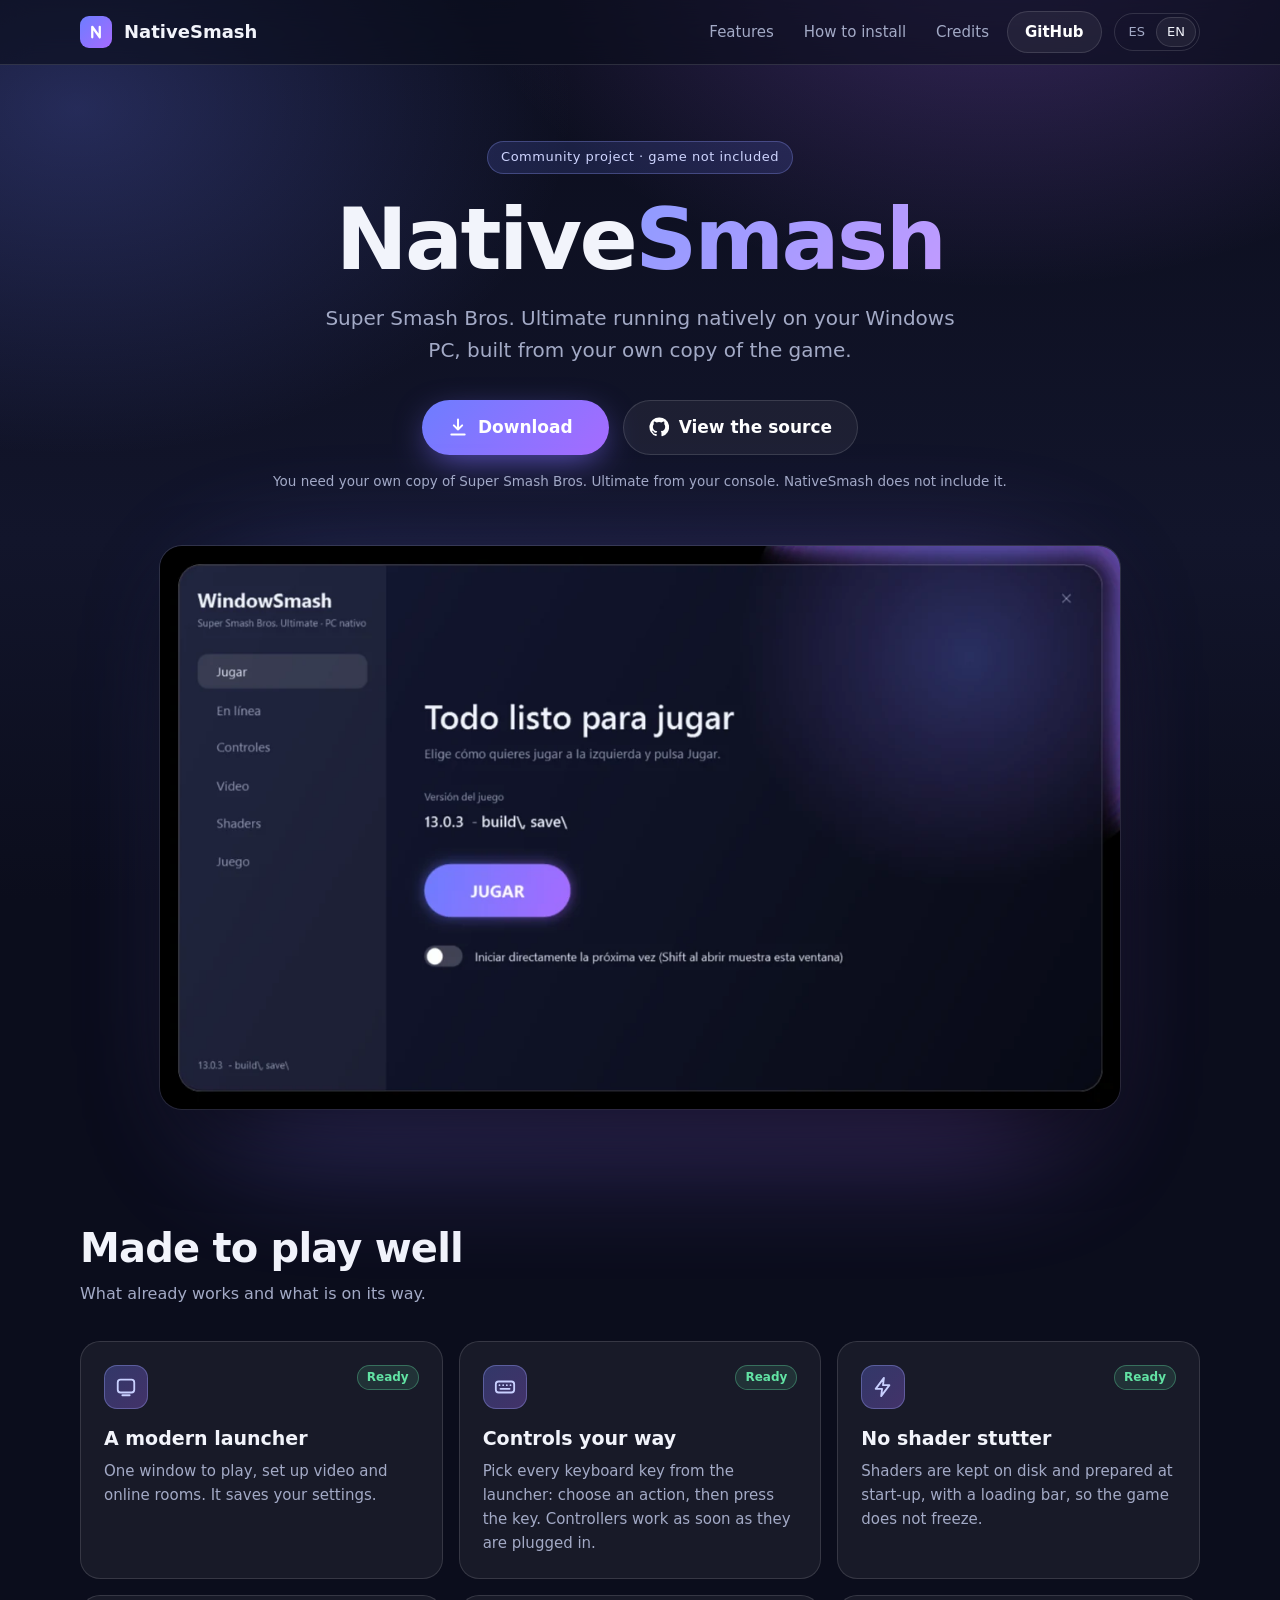
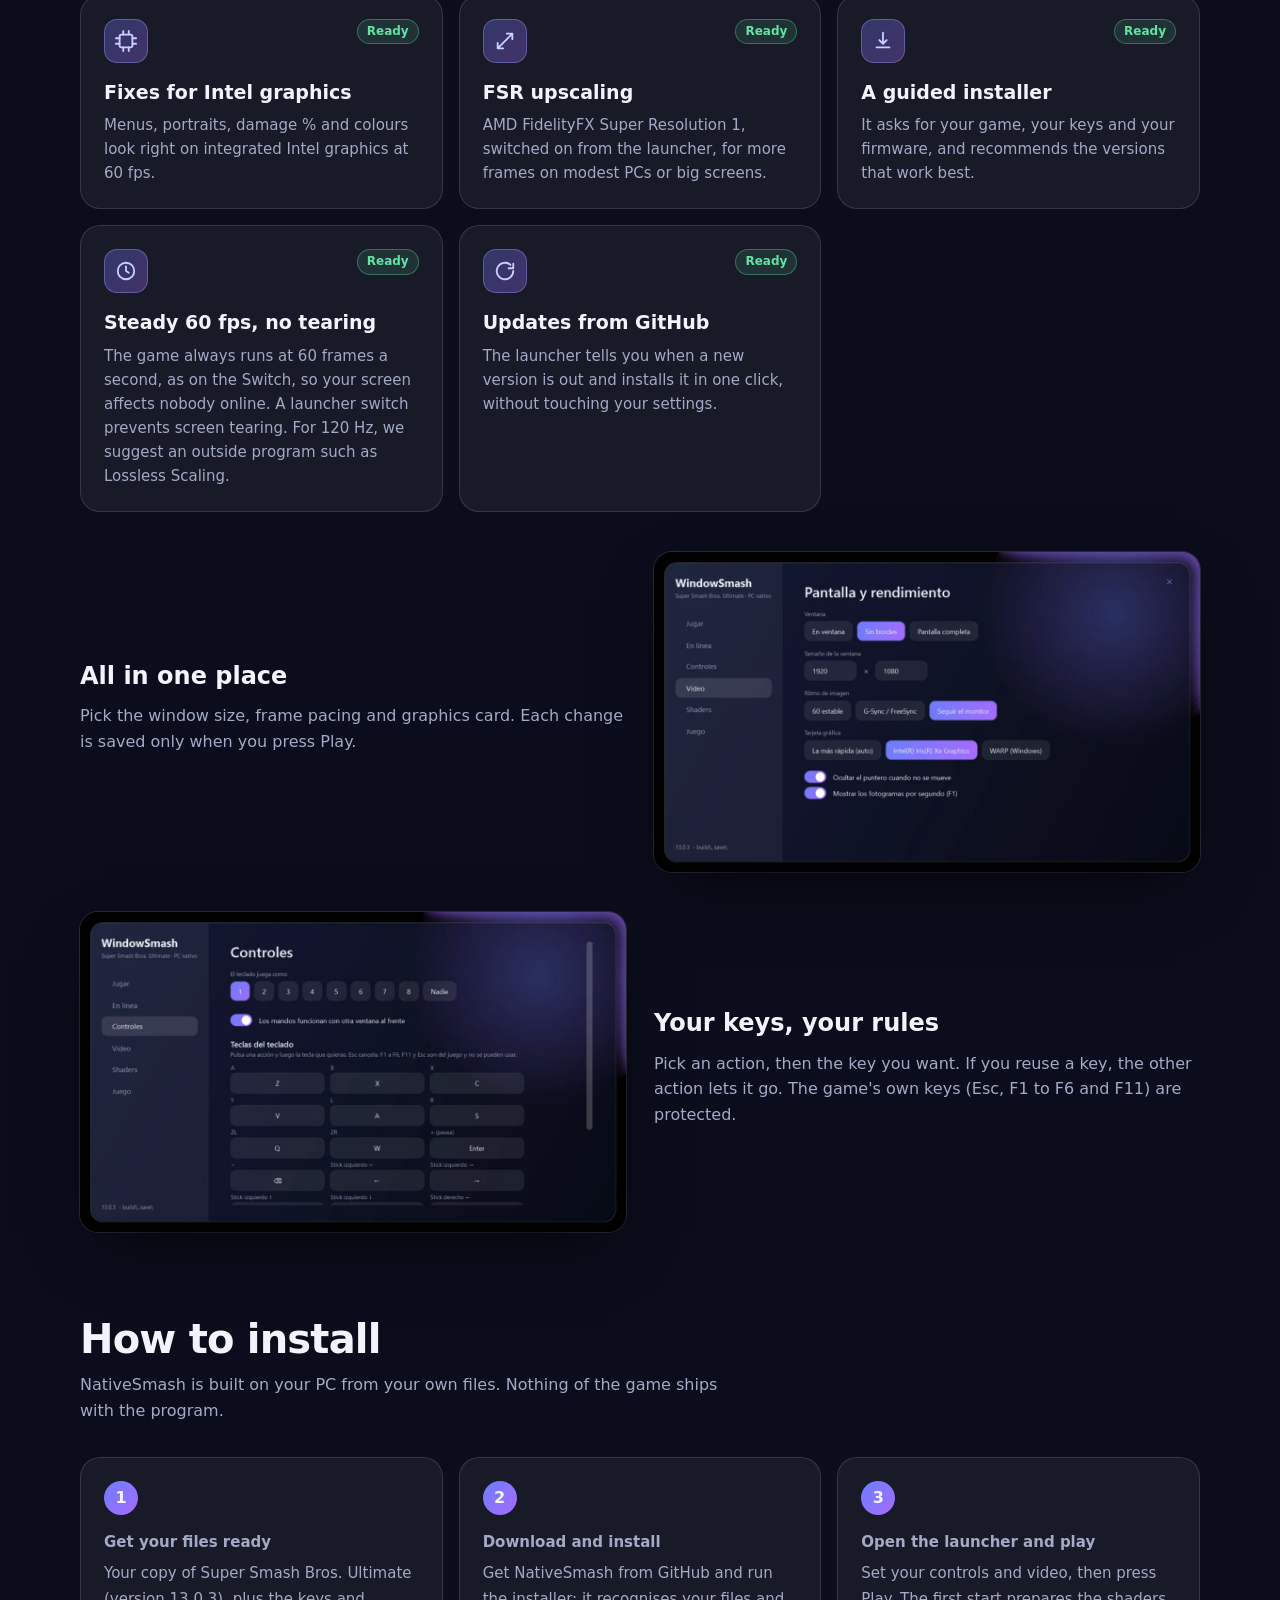
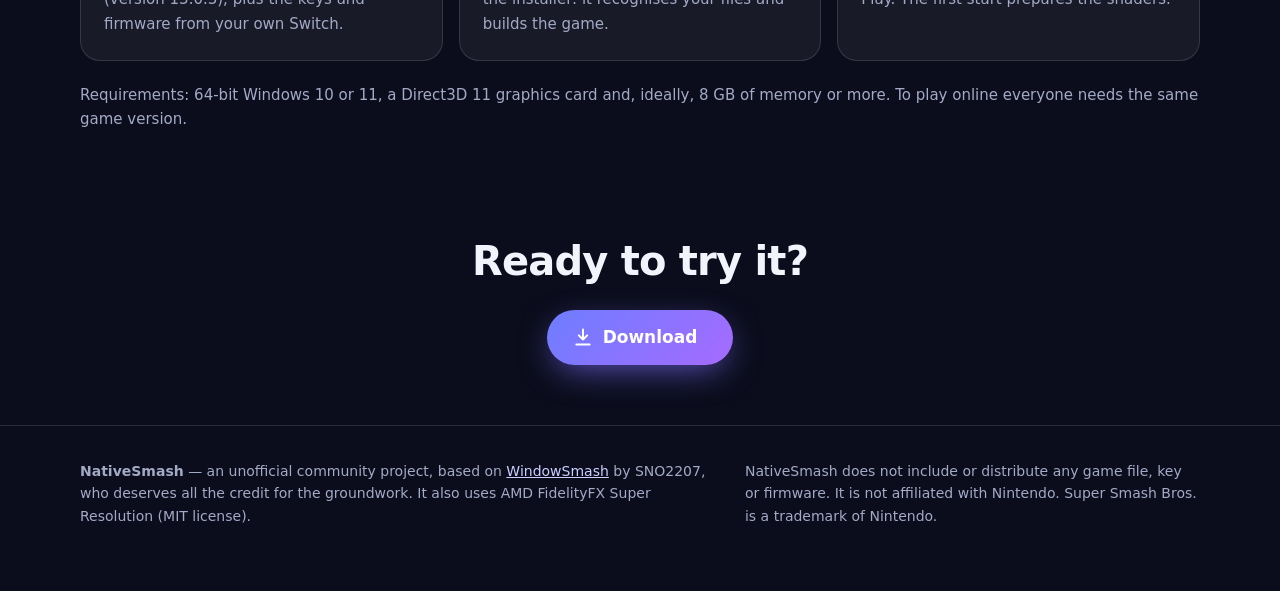
==== site/index.html @ eece47cc "Site: the download buttons fetch the newest release's zip directly Co-Authored-By: Claude Sonnet 5.5" ====
<!doctype html>
<html lang="es">
<head>
<meta charset="utf-8">
<meta name="viewport" content="width=device-width, initial-scale=1">
<title>NativeSmash</title>
<meta name="description" content="NativeSmash: Super Smash Bros. Ultimate nativo en PC, con tu propia copia del juego. Launcher moderno, controles configurables y escalado FSR.">
<meta name="theme-color" content="#0b0d1c">
<link rel="icon" href="data:image/svg+xml,%3Csvg xmlns='http://www.w3.org/2000/svg' viewBox='0 0 64 64'%3E%3Cdefs%3E%3ClinearGradient id='g' x1='0' y1='0' x2='1' y2='1'%3E%3Cstop offset='0' stop-color='%236d7dff'/%3E%3Cstop offset='1' stop-color='%23a66bff'/%3E%3C/linearGradient%3E%3C/defs%3E%3Crect width='64' height='64' rx='16' fill='url(%23g)'/%3E%3Cpath d='M20 46V18l24 28V18' fill='none' stroke='white' stroke-width='7' stroke-linecap='round' stroke-linejoin='round'/%3E%3C/svg%3E">
<style>
  :root {
    --bg: #0b0d1c;
    --bg2: #12152b;
    --ink: #f2f4fb;
    --muted: #a3aac6;
    --edge: rgba(255,255,255,.13);
    --veil: rgba(255,255,255,.055);
    --a: #6d7dff;
    --b: #a66bff;
    --ok: #62e3a4;
    --soon: #ffc56b;
  }
  * { box-sizing: border-box; }
  html { scroll-behavior: smooth; }
  body {
    margin: 0; color: var(--ink); background: var(--bg); overflow-x: hidden;
    font: 16px/1.6 "Segoe UI Variable", "Segoe UI", system-ui, -apple-system, Roboto, sans-serif;
    -webkit-font-smoothing: antialiased;
  }
  body::before {
    content: ""; position: fixed; inset: 0; z-index: -1; pointer-events: none;
    background:
      radial-gradient(900px 600px at 78% -8%, rgba(166,107,255,.30), transparent 60%),
      radial-gradient(800px 560px at 6% 12%, rgba(109,125,255,.26), transparent 62%),
      linear-gradient(180deg, var(--bg), var(--bg2) 60%, var(--bg));
  }
  a { color: inherit; }
  a:focus-visible, button:focus-visible { outline: 3px solid #a9b4ff; outline-offset: 3px; border-radius: 10px; }
  .wrap { width: min(1120px, 100% - 40px); margin-inline: auto; }

  /* top bar */
  header { position: sticky; top: 0; z-index: 10; backdrop-filter: blur(14px); background: rgba(11,13,28,.62); border-bottom: 1px solid var(--edge); }
  .bar { display: flex; align-items: center; justify-content: space-between; height: 64px; gap: 16px; }
  .brand { display: flex; align-items: center; gap: 12px; font-weight: 700; font-size: 18px; text-decoration: none; }
  .logo { width: 32px; height: 32px; border-radius: 9px; background: linear-gradient(135deg, var(--a), var(--b)); display: grid; place-items: center; }
  .logo svg { width: 18px; height: 18px; }
  nav { display: flex; align-items: center; gap: 6px; }
  nav a.link { text-decoration: none; color: var(--muted); padding: 8px 12px; border-radius: 10px; font-size: 15px; }
  nav a.link:hover { color: var(--ink); background: var(--veil); }
  .lang { display: inline-flex; border: 1px solid var(--edge); border-radius: 999px; padding: 3px; margin-left: 6px; }
  .lang button { all: unset; cursor: pointer; padding: 5px 11px; border-radius: 999px; font-size: 13px; color: var(--muted); }
  .lang button[aria-pressed="true"] { background: var(--veil); color: var(--ink); box-shadow: inset 0 0 0 1px var(--edge); }

  /* buttons */
  .btn {
    display: inline-flex; align-items: center; gap: 10px; text-decoration: none; cursor: pointer;
    padding: 14px 26px; border-radius: 999px; font-weight: 700; font-size: 17px; border: 0; color: white;
    background: linear-gradient(135deg, var(--a), var(--b)); box-shadow: 0 10px 34px -8px rgba(125,110,255,.75);
    transition: transform .18s ease, box-shadow .18s ease;
  }
  .btn:hover { transform: translateY(-2px); box-shadow: 0 16px 40px -8px rgba(125,110,255,.9); }
  .btn svg { width: 20px; height: 20px; }
  .btn.soft { background: var(--veil); box-shadow: inset 0 0 0 1px var(--edge); font-weight: 600; }
  .btn.soft:hover { background: rgba(255,255,255,.1); box-shadow: inset 0 0 0 1px var(--edge); }

  /* hero */
  .hero { padding: 76px 0 40px; text-align: center; }
  .pill { display: inline-block; font-size: 13px; letter-spacing: .04em; color: #cfd5ff; padding: 6px 14px; border-radius: 999px; background: rgba(109,125,255,.16); box-shadow: inset 0 0 0 1px rgba(150,160,255,.3); }
  h1 { font-size: clamp(34px, 11.5vw, 86px); line-height: 1.02; margin: 22px 0 18px; letter-spacing: -.03em; font-weight: 800; }
  h1 span { background: linear-gradient(135deg, #8d9bff, #c39bff); -webkit-background-clip: text; background-clip: text; color: transparent; }
  .lead { max-width: 640px; margin: 0 auto; color: var(--muted); font-size: clamp(17px, 2.4vw, 20px); }
  .cta { display: flex; flex-wrap: wrap; justify-content: center; gap: 14px; margin-top: 34px; }
  .note { margin-top: 16px; font-size: 13.5px; color: var(--muted); }
  .shot { position: relative; margin: 54px auto 0; max-width: 960px; }
  .shot::before { content: ""; position: absolute; inset: 8% 6% -4%; background: linear-gradient(135deg, var(--a), var(--b)); filter: blur(70px); opacity: .45; z-index: 0; border-radius: 40px; }
  .shot img { position: relative; z-index: 1; width: 100%; height: auto; border-radius: 22px; box-shadow: 0 30px 80px -20px rgba(0,0,0,.7), 0 0 0 1px var(--edge); display: block; }

  section { padding: 76px 0 8px; }
  h2 { font-size: clamp(28px, 4.4vw, 40px); letter-spacing: -.02em; margin: 0 0 10px; line-height: 1.15; }
  .sub { color: var(--muted); max-width: 640px; margin: 0 0 34px; }

  .grid { display: grid; grid-template-columns: repeat(auto-fit, minmax(min(100%, 290px), 1fr)); gap: 16px; }
  .card { background: var(--veil); border-radius: 20px; padding: 24px; box-shadow: inset 0 0 0 1px var(--edge); }
  .card h3 { margin: 14px 0 6px; font-size: 19px; }
  .card p { margin: 0; color: var(--muted); font-size: 15px; }
  .ico { width: 44px; height: 44px; border-radius: 13px; display: grid; place-items: center; background: linear-gradient(135deg, rgba(109,125,255,.3), rgba(166,107,255,.3)); box-shadow: inset 0 0 0 1px rgba(160,170,255,.35); }
  .ico svg { width: 22px; height: 22px; }
  .tag { float: right; font-size: 12px; padding: 3px 10px; border-radius: 999px; font-weight: 600; }
  .tag.ok { color: var(--ok); background: rgba(98,227,164,.12); box-shadow: inset 0 0 0 1px rgba(98,227,164,.35); }
  .tag.soon { color: var(--soon); background: rgba(255,197,107,.12); box-shadow: inset 0 0 0 1px rgba(255,197,107,.35); }

  .two { display: grid; grid-template-columns: 1fr 1fr; gap: 28px; align-items: center; margin-top: 40px; }
  .two img { width: 100%; height: auto; border-radius: 18px; box-shadow: 0 24px 60px -18px rgba(0,0,0,.7), 0 0 0 1px var(--edge); display: block; }
  .two h3 { font-size: 24px; margin: 0 0 8px; }
  .two p { color: var(--muted); margin: 0 0 12px; }
  .two.flip > :first-child { order: 2; }

  .steps { counter-reset: s; display: grid; grid-template-columns: repeat(auto-fit, minmax(min(100%, 250px), 1fr)); gap: 16px; padding: 0; list-style: none; margin: 0; }
  .steps li { counter-increment: s; background: var(--veil); border-radius: 20px; padding: 24px 24px 24px 24px; box-shadow: inset 0 0 0 1px var(--edge); position: relative; }
  .steps li::before { content: counter(s); display: grid; place-items: center; width: 34px; height: 34px; border-radius: 50%; font-weight: 800; background: linear-gradient(135deg, var(--a), var(--b)); margin-bottom: 12px; }
  .steps b { display: block; font-size: 18px; margin-bottom: 4px; }
  .steps span { color: var(--muted); font-size: 15px; }
  .req { margin-top: 22px; color: var(--muted); font-size: 15px; }
  .req code { background: var(--veil); padding: 2px 8px; border-radius: 8px; color: var(--ink); }

  .final { text-align: center; padding: 84px 0 60px; }
  .final .cta { margin-top: 26px; }

  footer { border-top: 1px solid var(--edge); padding: 34px 0 54px; color: var(--muted); font-size: 14px; }
  footer .cols { display: grid; grid-template-columns: 1.4fr 1fr; gap: 28px; }
  footer p { margin: 0 0 10px; }
  footer a { color: #c9d0ff; }

  [data-l]:not([data-l="es"]) { display: none; }
  html[lang="en"] [data-l="es"] { display: none; }
  html[lang="en"] [data-l="en"] { display: revert; }

  @media (max-width: 820px) {
    .two, footer .cols { grid-template-columns: 1fr; }
    .two.flip > :first-child { order: 0; }
    nav a.link, nav .btn.soft { display: none; }
    .bar { gap: 8px; }
    .brand { font-size: 16px; gap: 9px; }
    .lang { margin-left: 0; }
    .lang button { padding: 5px 9px; }
    .hero { padding-top: 48px; }
    .btn { padding: 13px 22px; font-size: 16px; }
    .cta .btn { justify-content: center; }
  }
  @media (prefers-reduced-motion: reduce) { * { transition: none !important; scroll-behavior: auto !important; } }
</style>
</head>
<body>

<header>
  <div class="wrap bar">
    <a class="brand" href="#top"><span class="logo"><svg viewBox="0 0 24 24" fill="none" stroke="white" stroke-width="3" stroke-linecap="round" stroke-linejoin="round"><path d="M7 19V5l10 14V5"/></svg></span>NativeSmash</a>
    <nav>
      <a class="link" href="#funciones"><span data-l="es">Funciones</span><span data-l="en">Features</span></a>
      <a class="link" href="#instalar"><span data-l="es">Cómo se instala</span><span data-l="en">How to install</span></a>
      <a class="link" href="#creditos"><span data-l="es">Créditos</span><span data-l="en">Credits</span></a>
      <a class="btn soft" style="padding:9px 18px;font-size:15px" href="https://github.com/gomeztorressandygabriel-cloud/NativeSmash" rel="noopener">GitHub</a>
      <div class="lang" role="group" aria-label="Idioma / Language">
        <button type="button" data-set="es" aria-pressed="true">ES</button>
        <button type="button" data-set="en" aria-pressed="false">EN</button>
      </div>
    </nav>
  </div>
</header>

<main id="top">
  <div class="wrap hero">
    <span class="pill"><span data-l="es">Proyecto de la comunidad · sin el juego incluido</span><span data-l="en">Community project · game not included</span></span>
    <h1>Native<span>Smash</span></h1>
    <p class="lead">
      <span data-l="es">Super Smash Bros. Ultimate funcionando de forma nativa en tu PC con Windows, construido a partir de tu propia copia del juego.</span>
      <span data-l="en">Super Smash Bros. Ultimate running natively on your Windows PC, built from your own copy of the game.</span>
    </p>
    <div class="cta">
      <a class="btn dl" href="https://github.com/gomeztorressandygabriel-cloud/NativeSmash/releases/latest" rel="noopener">
        <svg viewBox="0 0 24 24" fill="none" stroke="currentColor" stroke-width="2.4" stroke-linecap="round" stroke-linejoin="round" aria-hidden="true"><path d="M12 3v12m0 0 5-5m-5 5-5-5M4 21h16"/></svg>
        <span data-l="es">Descargar</span><span data-l="en">Download</span><span class="dlv"></span>
      </a>
      <a class="btn soft" href="https://github.com/gomeztorressandygabriel-cloud/NativeSmash" rel="noopener">
        <svg viewBox="0 0 24 24" fill="currentColor" aria-hidden="true"><path d="M12 .5a11.5 11.5 0 0 0-3.64 22.41c.58.1.79-.25.79-.56v-2c-3.2.7-3.88-1.37-3.88-1.37-.52-1.33-1.28-1.69-1.28-1.69-1.04-.71.08-.7.08-.7 1.15.08 1.76 1.19 1.76 1.19 1.03 1.76 2.69 1.25 3.35.96.1-.75.4-1.25.73-1.54-2.55-.29-5.24-1.28-5.24-5.69 0-1.26.45-2.29 1.19-3.1-.12-.29-.52-1.46.11-3.05 0 0 .97-.31 3.18 1.18a11 11 0 0 1 5.78 0c2.2-1.49 3.17-1.18 3.17-1.18.63 1.59.23 2.76.12 3.05.74.81 1.19 1.84 1.19 3.1 0 4.42-2.69 5.39-5.25 5.68.41.36.78 1.06.78 2.14v3.17c0 .31.21.67.8.56A11.5 11.5 0 0 0 12 .5Z"/></svg>
        <span data-l="es">Ver el código</span><span data-l="en">View the source</span>
      </a>
    </div>
    <p class="note"><span data-l="es">Necesitas tu propia copia de Super Smash Bros. Ultimate, de tu consola. NativeSmash no la incluye.</span><span data-l="en">You need your own copy of Super Smash Bros. Ultimate from your console. NativeSmash does not include it.</span></p>
    <div class="shot"><img src="img/launcher-play.webp" width="1160" height="680" alt="El launcher de NativeSmash, en la página Jugar"></div>
  </div>

  <section id="funciones"><div class="wrap">
    <h2><span data-l="es">Hecho para jugar bien</span><span data-l="en">Made to play well</span></h2>
    <p class="sub"><span data-l="es">Lo que ya funciona y lo que viene en camino.</span><span data-l="en">What already works and what is on its way.</span></p>
    <div class="grid">
      <article class="card"><span class="tag ok"><span data-l="es">Listo</span><span data-l="en">Ready</span></span>
        <div class="ico"><svg viewBox="0 0 24 24" fill="none" stroke="#c9d0ff" stroke-width="2" stroke-linecap="round" stroke-linejoin="round"><rect x="3" y="4" width="18" height="14" rx="3"/><path d="M8 21h8"/></svg></div>
        <h3><span data-l="es">Un launcher moderno</span><span data-l="en">A modern launcher</span></h3>
        <p><span data-l="es">Una sola ventana para jugar, ajustar el video y las salas en línea. Guarda tu configuración.</span><span data-l="en">One window to play, set up video and online rooms. It saves your settings.</span></p></article>
      <article class="card"><span class="tag ok"><span data-l="es">Listo</span><span data-l="en">Ready</span></span>
        <div class="ico"><svg viewBox="0 0 24 24" fill="none" stroke="#c9d0ff" stroke-width="2" stroke-linecap="round" stroke-linejoin="round"><rect x="2" y="6" width="20" height="12" rx="3"/><path d="M6 10h.01M10 10h.01M14 10h.01M18 10h.01M7 14h10"/></svg></div>
        <h3><span data-l="es">Controles a tu gusto</span><span data-l="en">Controls your way</span></h3>
        <p><span data-l="es">Elige cada tecla del teclado desde el launcher: pulsa una acción y luego la tecla. Los mandos funcionan al conectarlos.</span><span data-l="en">Pick every keyboard key from the launcher: choose an action, then press the key. Controllers work as soon as they are plugged in.</span></p></article>
      <article class="card"><span class="tag ok"><span data-l="es">Listo</span><span data-l="en">Ready</span></span>
        <div class="ico"><svg viewBox="0 0 24 24" fill="none" stroke="#c9d0ff" stroke-width="2" stroke-linecap="round" stroke-linejoin="round"><path d="M13 2 4 14h7l-1 8 9-12h-7z"/></svg></div>
        <h3><span data-l="es">Sin tirones por shaders</span><span data-l="en">No shader stutter</span></h3>
        <p><span data-l="es">Los shaders se guardan en disco y se preparan al arrancar, con una barra de carga, para que el juego no se congele.</span><span data-l="en">Shaders are kept on disk and prepared at start-up, with a loading bar, so the game does not freeze.</span></p></article>
      <article class="card"><span class="tag ok"><span data-l="es">Listo</span><span data-l="en">Ready</span></span>
        <div class="ico"><svg viewBox="0 0 24 24" fill="none" stroke="#c9d0ff" stroke-width="2" stroke-linecap="round" stroke-linejoin="round"><rect x="5" y="5" width="14" height="14" rx="2"/><path d="M9 1v4M15 1v4M9 19v4M15 19v4M1 9h4M1 15h4M19 9h4M19 15h4"/></svg></div>
        <h3><span data-l="es">Arreglos para gráficas Intel</span><span data-l="en">Fixes for Intel graphics</span></h3>
        <p><span data-l="es">Menús, retratos, el % de daño y los colores se ven bien en gráficas Intel integradas a 60 fps.</span><span data-l="en">Menus, portraits, damage % and colours look right on integrated Intel graphics at 60 fps.</span></p></article>
      <article class="card"><span class="tag ok"><span data-l="es">Listo</span><span data-l="en">Ready</span></span>
        <div class="ico"><svg viewBox="0 0 24 24" fill="none" stroke="#c9d0ff" stroke-width="2" stroke-linecap="round" stroke-linejoin="round"><path d="M4 20 20 4M14 4h6v6M4 14v6h6"/></svg></div>
        <h3><span data-l="es">Escalado FSR</span><span data-l="en">FSR upscaling</span></h3>
        <p><span data-l="es">FidelityFX Super Resolution 1 de AMD, activable desde el launcher, para más fotogramas en PCs justos o pantallas grandes.</span><span data-l="en">AMD FidelityFX Super Resolution 1, switched on from the launcher, for more frames on modest PCs or big screens.</span></p></article>
      <article class="card"><span class="tag ok"><span data-l="es">Listo</span><span data-l="en">Ready</span></span>
        <div class="ico"><svg viewBox="0 0 24 24" fill="none" stroke="#c9d0ff" stroke-width="2" stroke-linecap="round" stroke-linejoin="round"><path d="M12 3v12m0 0 4-4m-4 4-4-4M5 19h14"/></svg></div>
        <h3><span data-l="es">Un instalador guiado</span><span data-l="en">A guided installer</span></h3>
        <p><span data-l="es">Te pide tu juego, tus claves y tu firmware y te recomienda las versiones que funcionan mejor.</span><span data-l="en">It asks for your game, your keys and your firmware, and recommends the versions that work best.</span></p></article>
      <article class="card"><span class="tag ok"><span data-l="es">Listo</span><span data-l="en">Ready</span></span>
        <div class="ico"><svg viewBox="0 0 24 24" fill="none" stroke="#c9d0ff" stroke-width="2" stroke-linecap="round" stroke-linejoin="round"><circle cx="12" cy="12" r="9"/><path d="M12 7v5l3 2"/></svg></div>
        <h3><span data-l="es">60 fps parejos, sin cortes</span><span data-l="en">Steady 60 fps, no tearing</span></h3>
        <p><span data-l="es">El juego va siempre a 60 fotogramas por segundo, como en la Switch, así que tu pantalla no afecta a nadie en línea. Un interruptor del launcher evita los cortes de imagen. Para 120 Hz, recomendamos un programa externo como Lossless Scaling.</span><span data-l="en">The game always runs at 60 frames a second, as on the Switch, so your screen affects nobody online. A launcher switch prevents screen tearing. For 120 Hz, we suggest an outside program such as Lossless Scaling.</span></p></article>
      <article class="card"><span class="tag ok"><span data-l="es">Listo</span><span data-l="en">Ready</span></span>
        <div class="ico"><svg viewBox="0 0 24 24" fill="none" stroke="#c9d0ff" stroke-width="2" stroke-linecap="round" stroke-linejoin="round"><path d="M21 12a9 9 0 1 1-3-6.7M21 4v5h-5"/></svg></div>
        <h3><span data-l="es">Actualizaciones desde GitHub</span><span data-l="en">Updates from GitHub</span></h3>
        <p><span data-l="es">El launcher avisa cuando hay una versión nueva y la instala con un clic, sin tocar tus ajustes.</span><span data-l="en">The launcher tells you when a new version is out and installs it in one click, without touching your settings.</span></p></article>
    </div>

    <div class="two">
      <div>
        <h3><span data-l="es">Todo en un solo lugar</span><span data-l="en">All in one place</span></h3>
        <p><span data-l="es">Elige el tamaño de la ventana, el ritmo de imagen y la tarjeta gráfica. Cada cambio se guarda solo cuando le das a Jugar.</span><span data-l="en">Pick the window size, frame pacing and graphics card. Each change is saved only when you press Play.</span></p>
      </div>
      <img src="img/launcher-video.webp" width="1160" height="680" alt="La página de video del launcher" loading="lazy">
    </div>
    <div class="two flip">
      <div>
        <h3><span data-l="es">Tus teclas, tus reglas</span><span data-l="en">Your keys, your rules</span></h3>
        <p><span data-l="es">Pulsa una acción, luego la tecla que quieras. Si repites una tecla, la otra acción la suelta. Las teclas del propio juego (Esc, F1 a F6 y F11) quedan protegidas.</span><span data-l="en">Pick an action, then the key you want. If you reuse a key, the other action lets it go. The game's own keys (Esc, F1 to F6 and F11) are protected.</span></p>
      </div>
      <img src="img/launcher-pads.webp" width="1160" height="680" alt="La página de controles del launcher" loading="lazy">
    </div>
  </div></section>

  <section id="instalar"><div class="wrap">
    <h2><span data-l="es">Cómo se instala</span><span data-l="en">How to install</span></h2>
    <p class="sub"><span data-l="es">NativeSmash se construye en tu PC con tus propios archivos. Nada del juego viaja con el programa.</span><span data-l="en">NativeSmash is built on your PC from your own files. Nothing of the game ships with the program.</span></p>
    <ol class="steps">
      <li><b><span data-l="es">Prepara tus archivos</span><span data-l="en">Get your files ready</span></b><span><span data-l="es">Tu copia de Super Smash Bros. Ultimate (versión 13.0.3), las claves y el firmware de tu propia Switch.</span><span data-l="en">Your copy of Super Smash Bros. Ultimate (version 13.0.3), plus the keys and firmware from your own Switch.</span></span></li>
      <li><b><span data-l="es">Descarga e instala</span><span data-l="en">Download and install</span></b><span><span data-l="es">Baja NativeSmash desde GitHub y ejecuta el instalador: reconoce tus archivos y construye el juego.</span><span data-l="en">Get NativeSmash from GitHub and run the installer: it recognises your files and builds the game.</span></span></li>
      <li><b><span data-l="es">Abre el launcher y juega</span><span data-l="en">Open the launcher and play</span></b><span><span data-l="es">Ajusta tus controles y el video, y pulsa Jugar. Al primer arranque se preparan los shaders.</span><span data-l="en">Set your controls and video, then press Play. The first start prepares the shaders.</span></span></li>
    </ol>
    <p class="req"><span data-l="es">Requisitos: Windows 10 u 11 de 64 bits, una tarjeta gráfica compatible con Direct3D 11 y, mejor, 8 GB de memoria o más. Para jugar en línea todos deben tener la misma versión del juego.</span><span data-l="en">Requirements: 64-bit Windows 10 or 11, a Direct3D 11 graphics card and, ideally, 8 GB of memory or more. To play online everyone needs the same game version.</span></p>
  </div></section>

  <div class="wrap final">
    <h2><span data-l="es">¿Listo para probarlo?</span><span data-l="en">Ready to try it?</span></h2>
    <div class="cta">
      <a class="btn dl" href="https://github.com/gomeztorressandygabriel-cloud/NativeSmash/releases/latest" rel="noopener">
        <svg viewBox="0 0 24 24" fill="none" stroke="currentColor" stroke-width="2.4" stroke-linecap="round" stroke-linejoin="round" aria-hidden="true"><path d="M12 3v12m0 0 5-5m-5 5-5-5M4 21h16"/></svg>
        <span data-l="es">Descargar</span><span data-l="en">Download</span><span class="dlv"></span>
      </a>
    </div>
  </div>
</main>

<footer id="creditos"><div class="wrap cols">
  <div>
    <p><strong>NativeSmash</strong> — <span data-l="es">proyecto no oficial de la comunidad, basado en</span><span data-l="en">an unofficial community project, based on</span> <a href="https://github.com/SNO2207/WindowSmash" rel="noopener">WindowSmash</a> <span data-l="es">de SNO2207, a quien va todo el crédito por el trabajo de base. También usa FidelityFX Super Resolution de AMD (licencia MIT).</span><span data-l="en">by SNO2207, who deserves all the credit for the groundwork. It also uses AMD FidelityFX Super Resolution (MIT license).</span></p>
  </div>
  <div>
    <p><span data-l="es">NativeSmash no incluye ni distribuye ningún archivo del juego, claves ni firmware. No está afiliado a Nintendo. Super Smash Bros. es una marca de Nintendo.</span><span data-l="en">NativeSmash does not include or distribute any game file, key or firmware. It is not affiliated with Nintendo. Super Smash Bros. is a trademark of Nintendo.</span></p>
  </div>
</div></footer>

<script>
  (function () {
    var buttons = document.querySelectorAll('.lang button');
    function set(l) {
      document.documentElement.lang = l;
      buttons.forEach(function (b) { b.setAttribute('aria-pressed', b.dataset.set === l ? 'true' : 'false'); });
      document.title = 'NativeSmash';
      try { localStorage.setItem('ns-lang', l); } catch (e) {}
    }
    buttons.forEach(function (b) { b.addEventListener('click', function () { set(b.dataset.set); }); });
    var saved = null;
    try { saved = localStorage.getItem('ns-lang'); } catch (e) {}
    if (saved === 'en' || saved === 'es') set(saved);
    else if (!/^es/i.test(navigator.language || 'es')) set('en');
  })();
  /* The download buttons point at the newest release's zip; if GitHub can't be asked, they open the releases page. */
  (function () {
    var repo = 'gomeztorressandygabriel-cloud/NativeSmash';
    fetch('https://api.github.com/repos/' + repo + '/releases/latest', { headers: { Accept: 'application/vnd.github+json' } })
      .then(function (r) { return r.ok ? r.json() : Promise.reject(); })
      .then(function (rel) {
        if (!rel || !rel.tag_name) return;
        var zip = 'https://github.com/' + repo + '/archive/refs/tags/' + encodeURIComponent(rel.tag_name) + '.zip';
        document.querySelectorAll('a.dl').forEach(function (a) {
          a.href = zip;
          a.setAttribute('download', '');
          var v = a.querySelector('.dlv');
          if (v) v.textContent = ' ' + rel.tag_name;
        });
      })
      .catch(function () {});
  })();
</script>
</body>
</html>
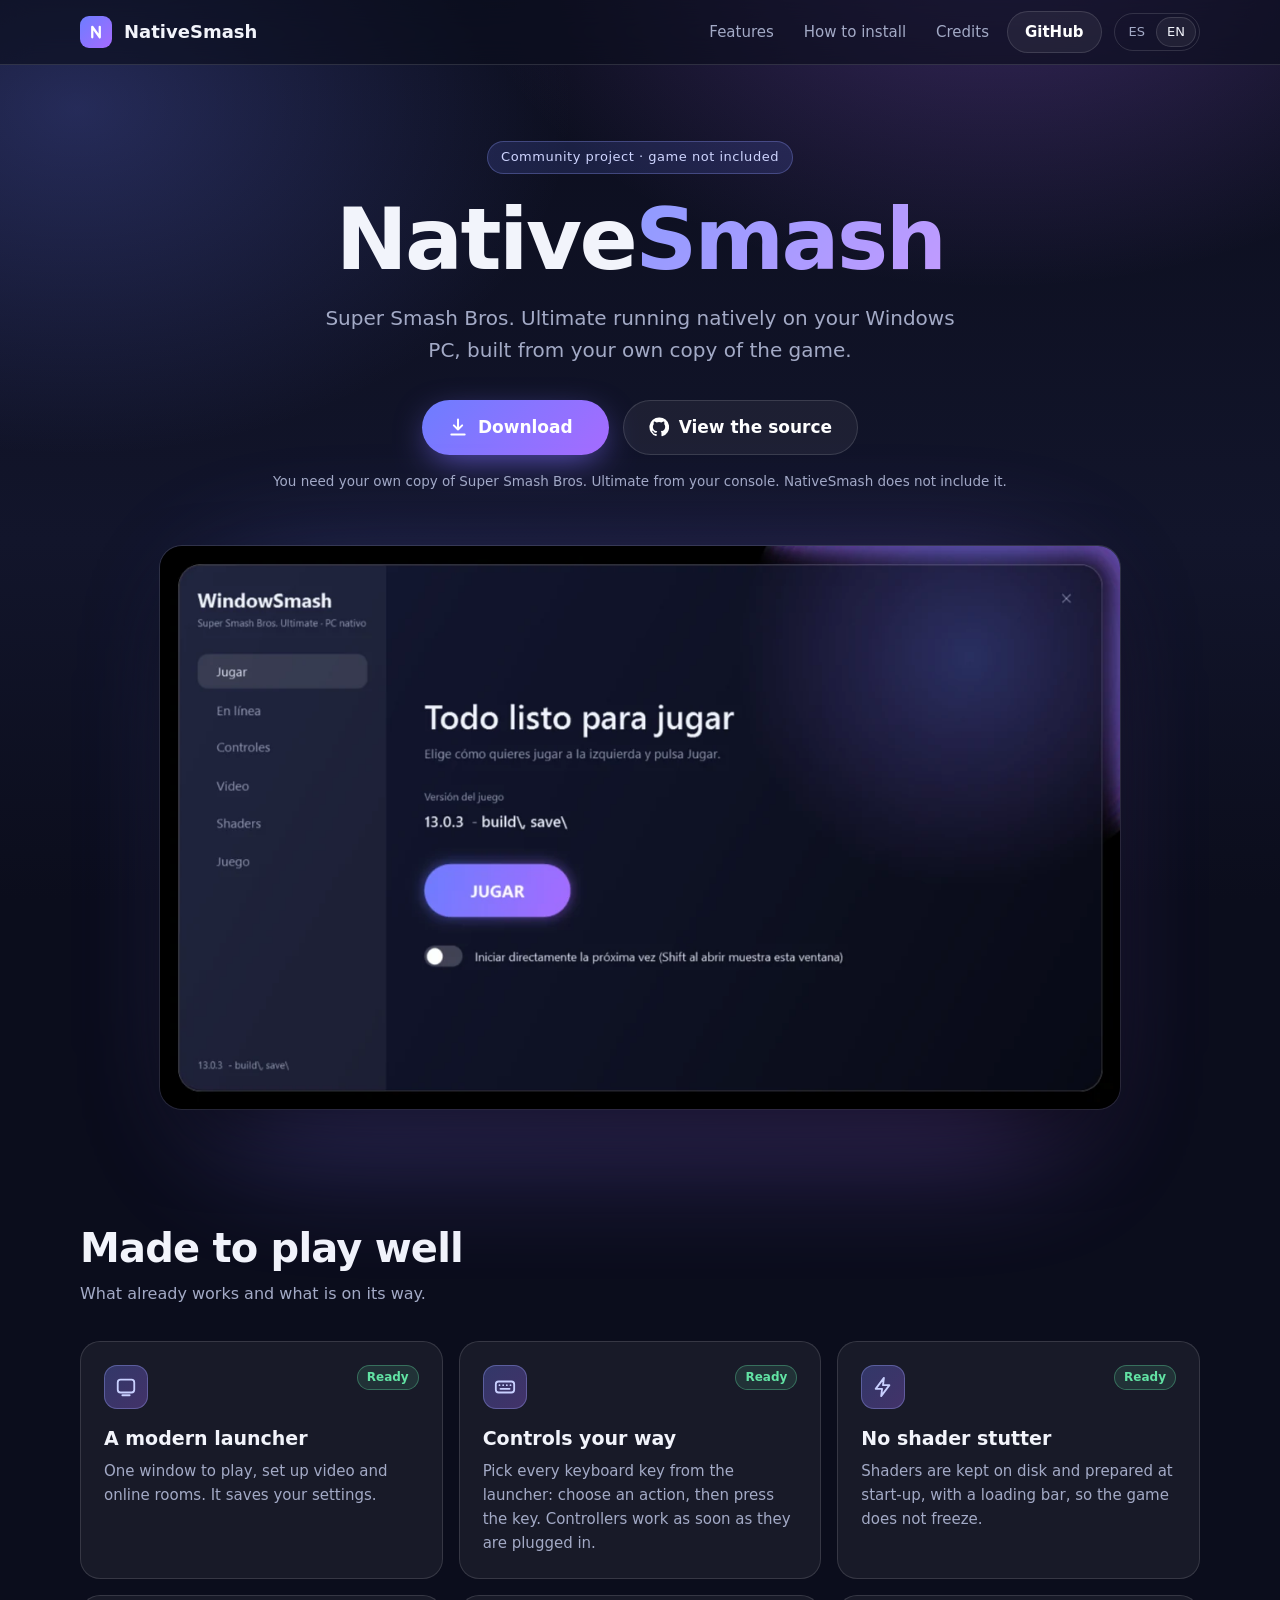
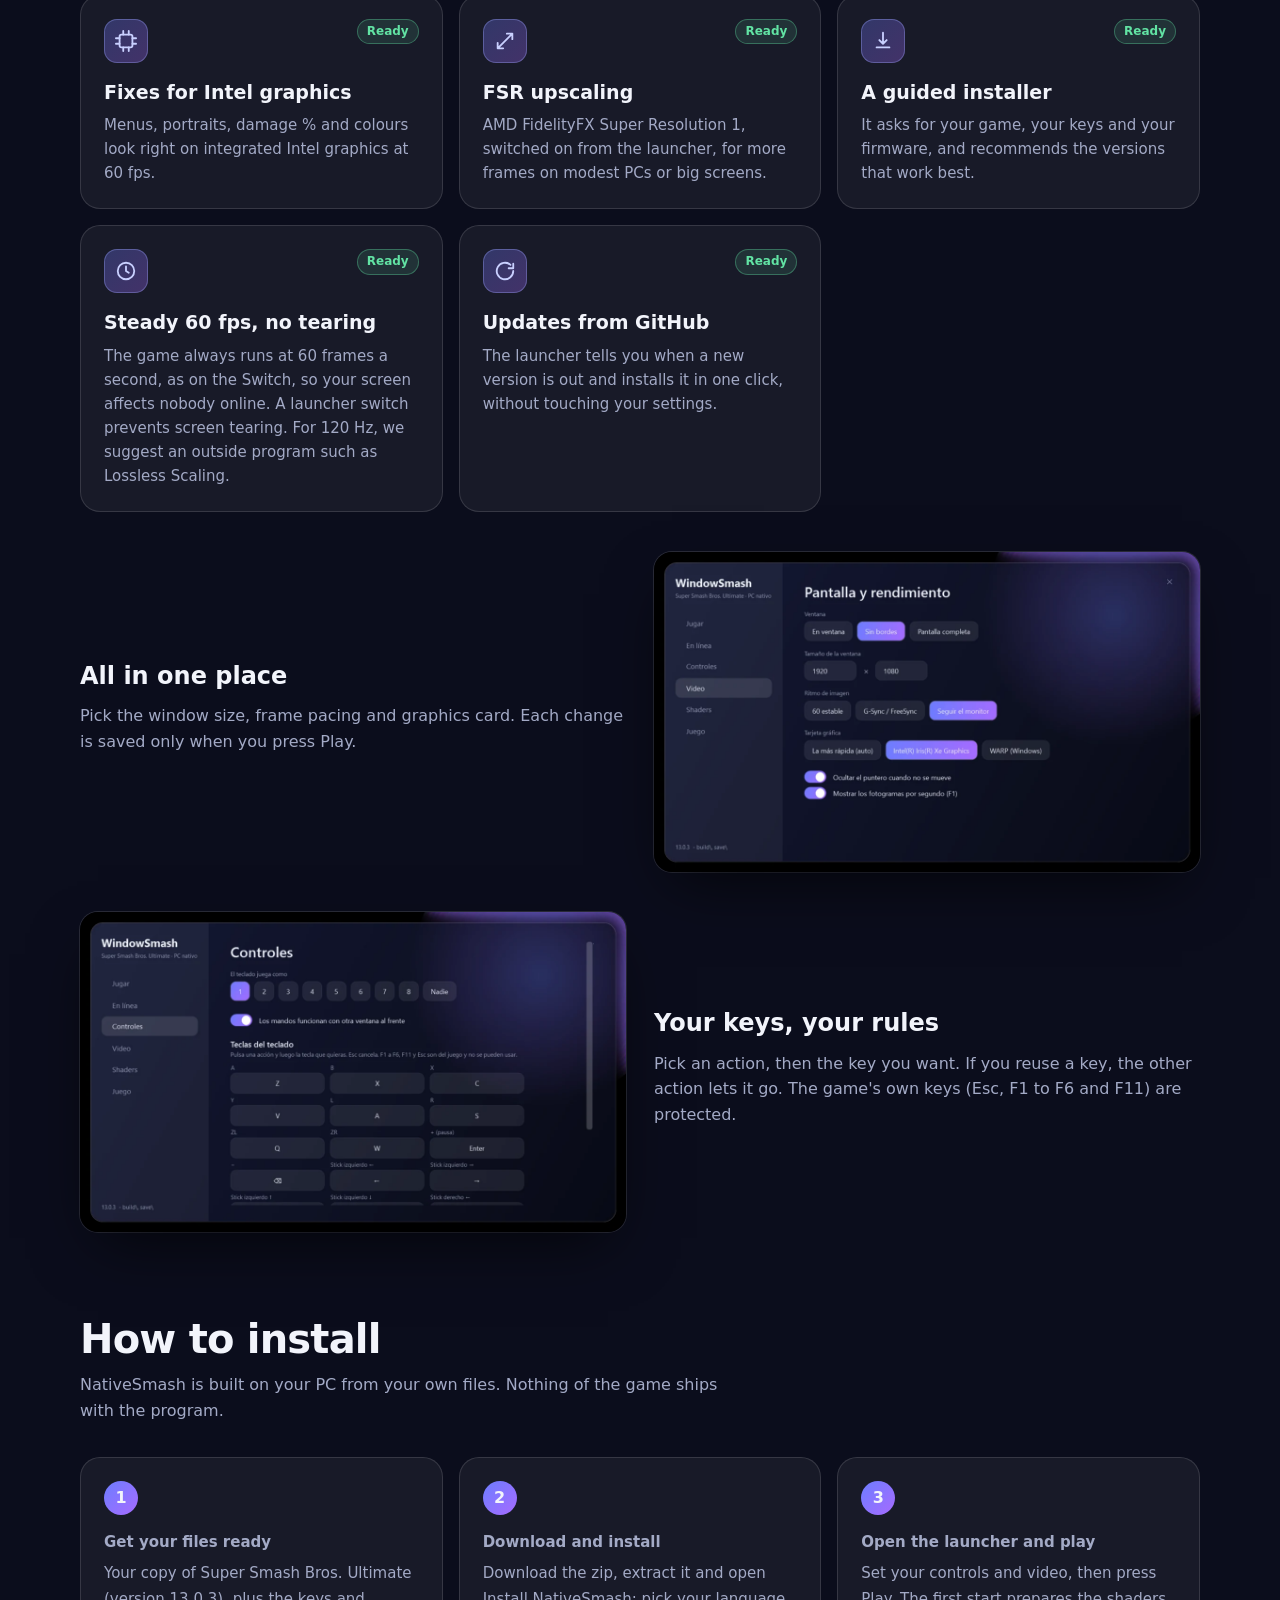
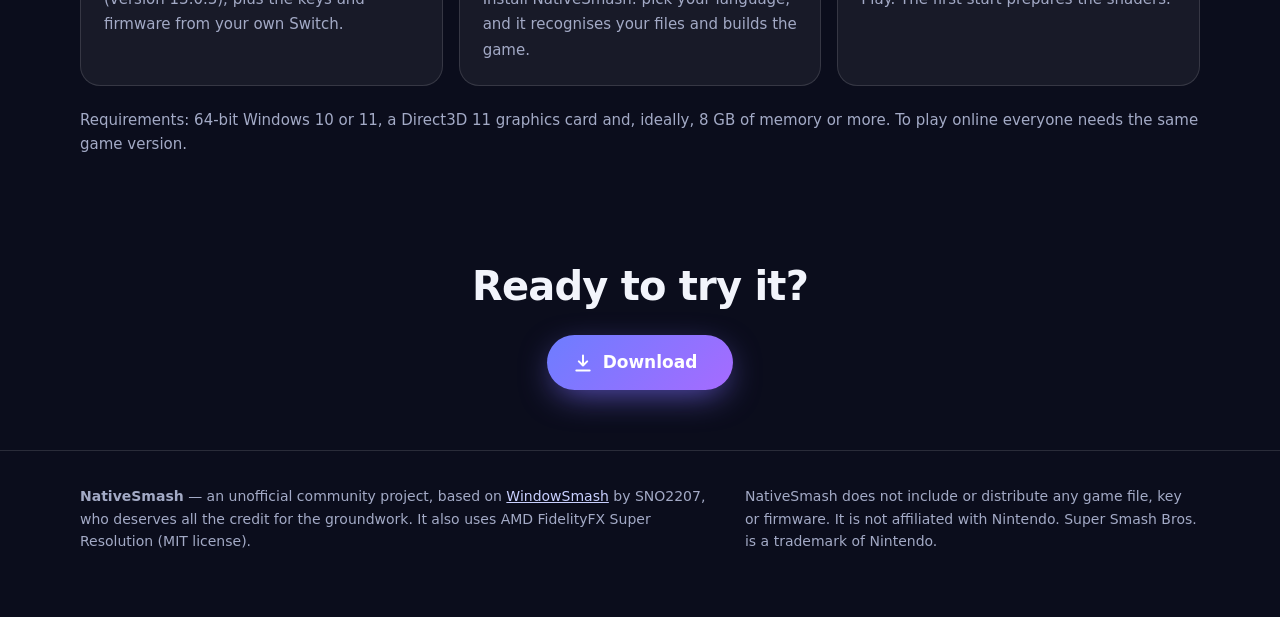
==== commit 109450d1: "Docs and site: the release download is Install NativeSmash.exe and one folder Co-Authored-By: Claude" ====
--- a/site/index.html
+++ b/site/index.html
@@ -229,7 +229,7 @@
     <p class="sub"><span data-l="es">NativeSmash se construye en tu PC con tus propios archivos. Nada del juego viaja con el programa.</span><span data-l="en">NativeSmash is built on your PC from your own files. Nothing of the game ships with the program.</span></p>
     <ol class="steps">
       <li><b><span data-l="es">Prepara tus archivos</span><span data-l="en">Get your files ready</span></b><span><span data-l="es">Tu copia de Super Smash Bros. Ultimate (versión 13.0.3), las claves y el firmware de tu propia Switch.</span><span data-l="en">Your copy of Super Smash Bros. Ultimate (version 13.0.3), plus the keys and firmware from your own Switch.</span></span></li>
-      <li><b><span data-l="es">Descarga e instala</span><span data-l="en">Download and install</span></b><span><span data-l="es">Baja NativeSmash desde GitHub y ejecuta el instalador: reconoce tus archivos y construye el juego.</span><span data-l="en">Get NativeSmash from GitHub and run the installer: it recognises your files and builds the game.</span></span></li>
+      <li><b><span data-l="es">Descarga e instala</span><span data-l="en">Download and install</span></b><span><span data-l="es">Baja el zip, extráelo y abre Install NativeSmash: elige tu idioma, reconoce tus archivos y construye el juego.</span><span data-l="en">Download the zip, extract it and open Install NativeSmash: pick your language, and it recognises your files and builds the game.</span></span></li>
       <li><b><span data-l="es">Abre el launcher y juega</span><span data-l="en">Open the launcher and play</span></b><span><span data-l="es">Ajusta tus controles y el video, y pulsa Jugar. Al primer arranque se preparan los shaders.</span><span data-l="en">Set your controls and video, then press Play. The first start prepares the shaders.</span></span></li>
     </ol>
     <p class="req"><span data-l="es">Requisitos: Windows 10 u 11 de 64 bits, una tarjeta gráfica compatible con Direct3D 11 y, mejor, 8 GB de memoria o más. Para jugar en línea todos deben tener la misma versión del juego.</span><span data-l="en">Requirements: 64-bit Windows 10 or 11, a Direct3D 11 graphics card and, ideally, 8 GB of memory or more. To play online everyone needs the same game version.</span></p>
@@ -277,7 +277,9 @@
       .then(function (r) { return r.ok ? r.json() : Promise.reject(); })
       .then(function (rel) {
         if (!rel || !rel.tag_name) return;
+        /* the installer package attached to the release (Install NativeSmash.exe and its folder), else the source zip of the tag */
         var zip = 'https://github.com/' + repo + '/archive/refs/tags/' + encodeURIComponent(rel.tag_name) + '.zip';
+        (rel.assets || []).forEach(function (a) { if (/^NativeSmash-.*\.zip$/i.test(a.name)) zip = a.browser_download_url; });
         document.querySelectorAll('a.dl').forEach(function (a) {
           a.href = zip;
           a.setAttribute('download', '');
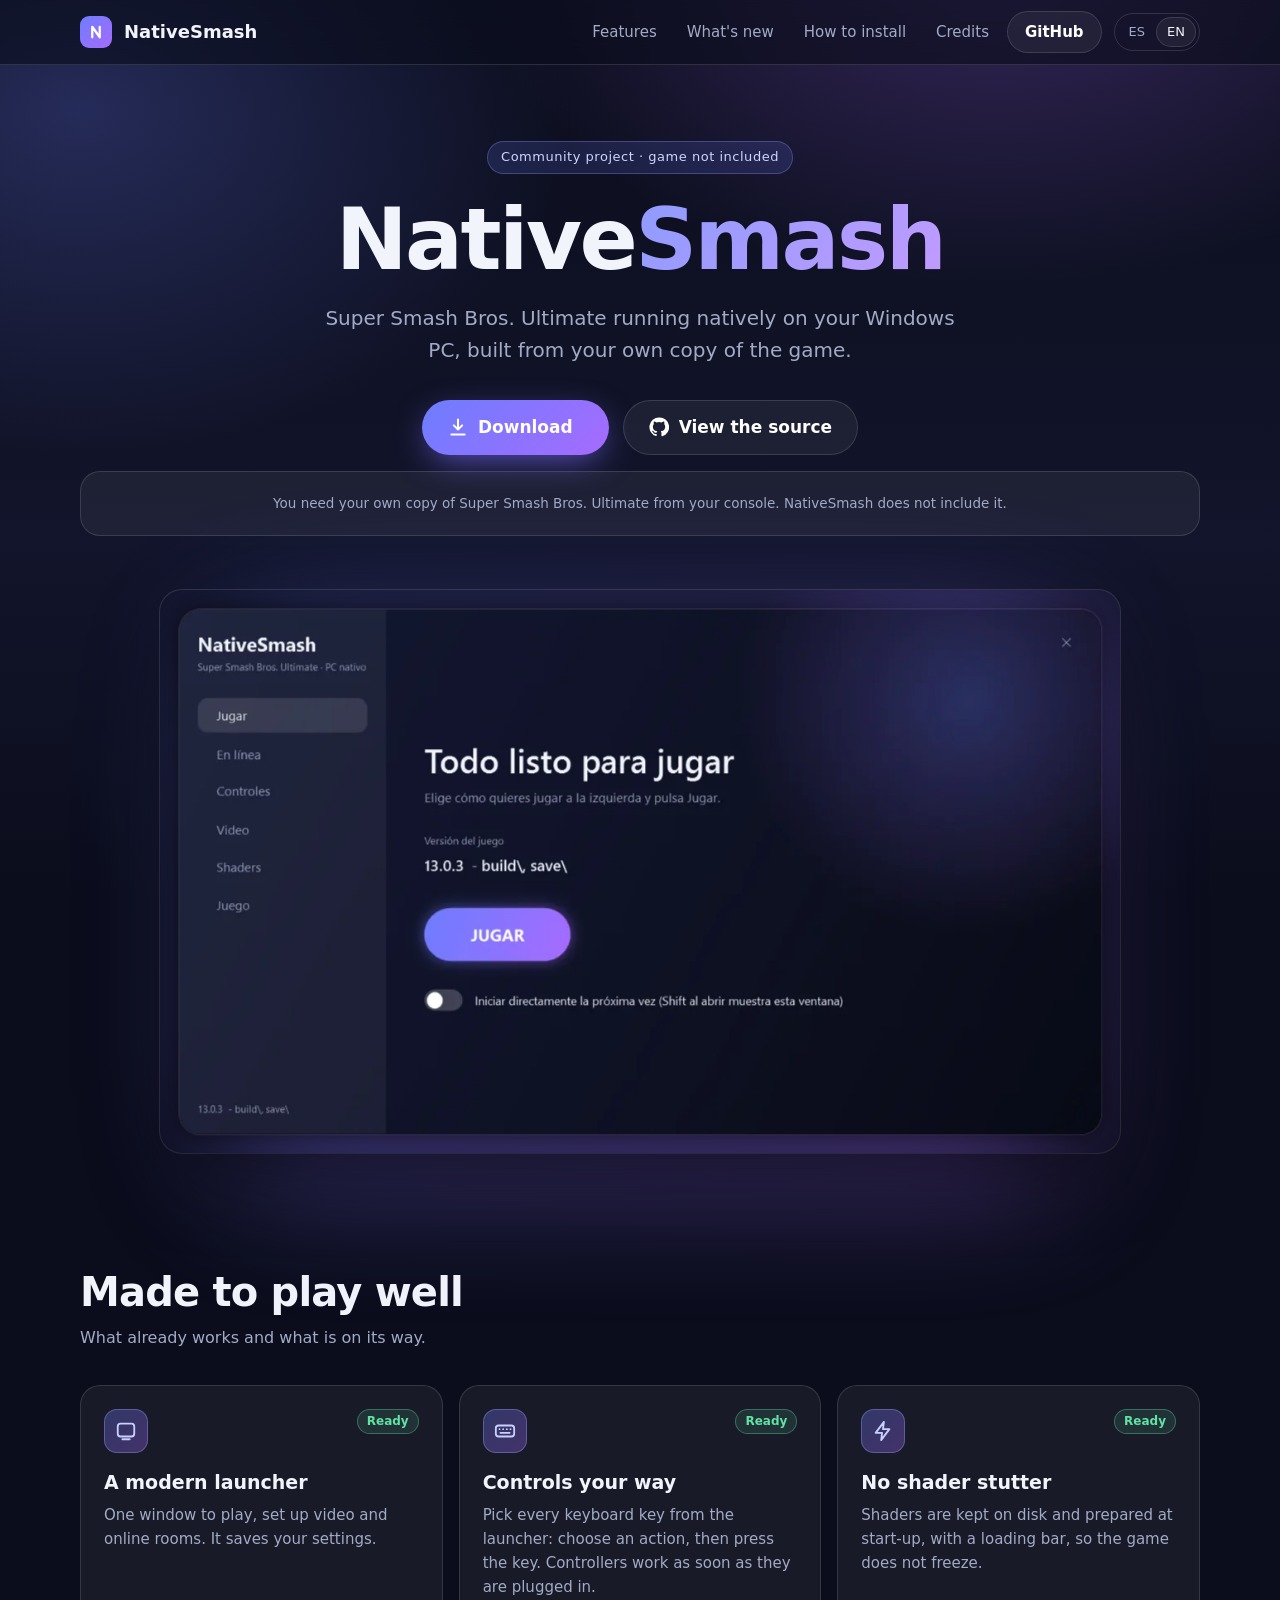
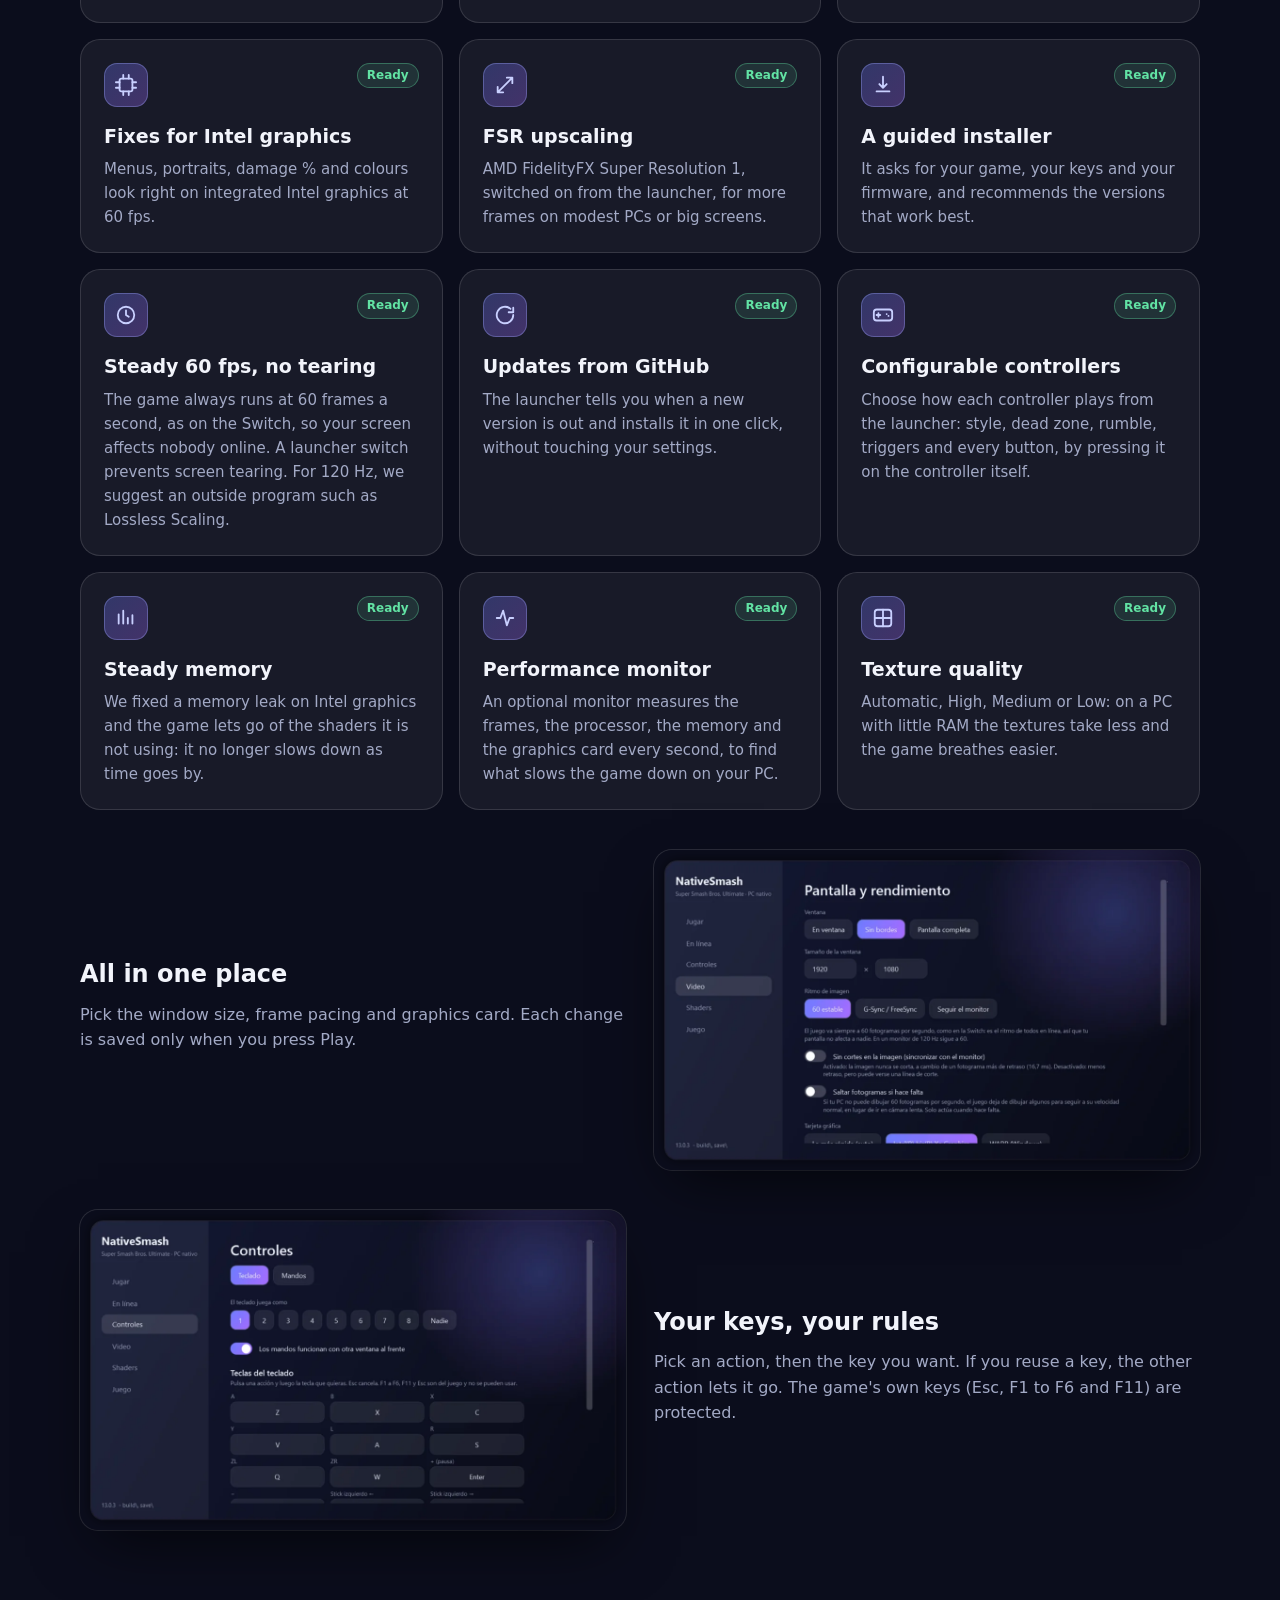
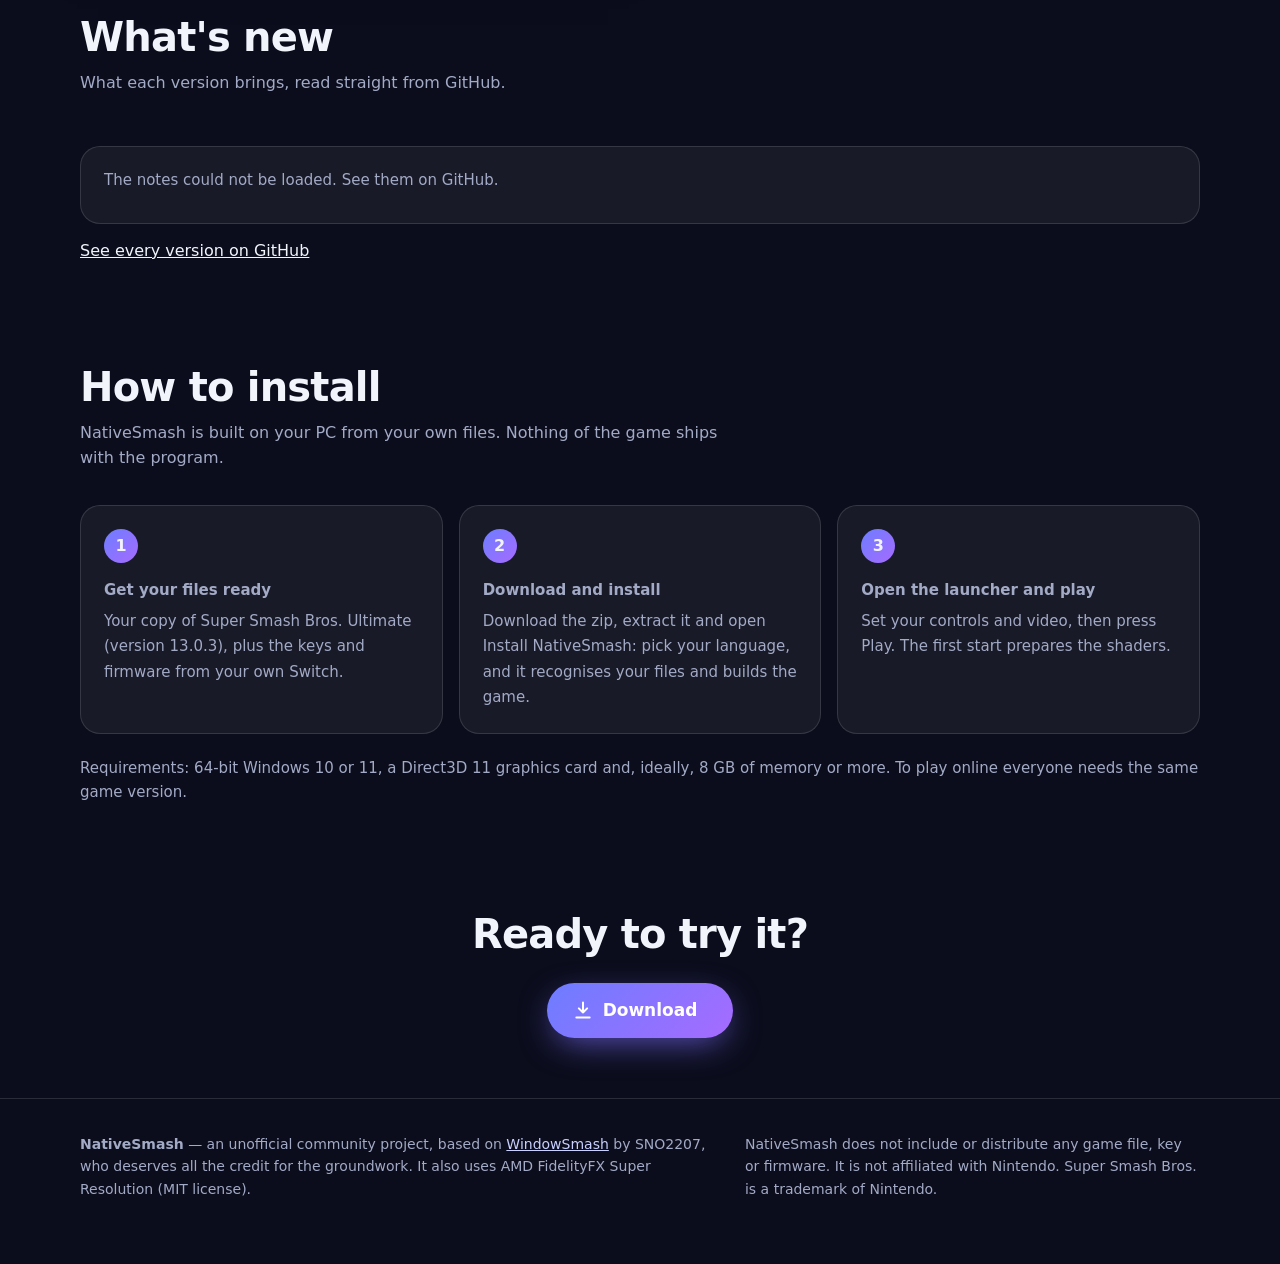
==== commit a6a75a4e: "Site: a "What's new" section read from GitHub's releases, four new feature cards, current launcher s" ====
--- a/site/index.html
+++ b/site/index.html
@@ -128,6 +128,17 @@
     .cta .btn { justify-content: center; }
   }
   @media (prefers-reduced-motion: reduce) { * { transition: none !important; scroll-behavior: auto !important; } }
+  /* what's new: the notes of the newest releases, read from GitHub */
+  .notes { display: grid; gap: 14px; margin-top: 26px; }
+  .note { background: var(--veil); border-radius: 20px; padding: 22px 24px; box-shadow: inset 0 0 0 1px var(--edge); }
+  .note h3 { margin: 0 0 2px; font-size: 20px; }
+  .note .date { margin: 0 0 12px; color: var(--muted); font-size: 14px; }
+  .note p, .note li { color: var(--muted); font-size: 15px; margin: 0 0 10px; }
+  .note ul { margin: 0 0 10px; padding-left: 20px; }
+  .note b { color: var(--ink); font-weight: 600; }
+  .note code { background: rgba(255,255,255,.08); padding: 1px 6px; border-radius: 6px; font-size: 13px; color: var(--ink); }
+  .note summary { cursor: pointer; font-weight: 600; font-size: 18px; }
+  .note details[open] summary { margin-bottom: 10px; }
 </style>
 </head>
 <body>
@@ -137,6 +148,7 @@
     <a class="brand" href="#top"><span class="logo"><svg viewBox="0 0 24 24" fill="none" stroke="white" stroke-width="3" stroke-linecap="round" stroke-linejoin="round"><path d="M7 19V5l10 14V5"/></svg></span>NativeSmash</a>
     <nav>
       <a class="link" href="#funciones"><span data-l="es">Funciones</span><span data-l="en">Features</span></a>
+      <a class="link" href="#novedades"><span data-l="es">Novedades</span><span data-l="en">What's new</span></a>
       <a class="link" href="#instalar"><span data-l="es">Cómo se instala</span><span data-l="en">How to install</span></a>
       <a class="link" href="#creditos"><span data-l="es">Créditos</span><span data-l="en">Credits</span></a>
       <a class="btn soft" style="padding:9px 18px;font-size:15px" href="https://github.com/gomeztorressandygabriel-cloud/NativeSmash" rel="noopener">GitHub</a>
@@ -206,6 +218,22 @@
         <div class="ico"><svg viewBox="0 0 24 24" fill="none" stroke="#c9d0ff" stroke-width="2" stroke-linecap="round" stroke-linejoin="round"><path d="M21 12a9 9 0 1 1-3-6.7M21 4v5h-5"/></svg></div>
         <h3><span data-l="es">Actualizaciones desde GitHub</span><span data-l="en">Updates from GitHub</span></h3>
         <p><span data-l="es">El launcher avisa cuando hay una versión nueva y la instala con un clic, sin tocar tus ajustes.</span><span data-l="en">The launcher tells you when a new version is out and installs it in one click, without touching your settings.</span></p></article>
+      <article class="card"><span class="tag ok"><span data-l="es">Listo</span><span data-l="en">Ready</span></span>
+        <div class="ico"><svg viewBox="0 0 24 24" fill="none" stroke="#c9d0ff" stroke-width="2" stroke-linecap="round" stroke-linejoin="round"><rect x="2" y="6" width="20" height="12" rx="3"/><path d="M7 10v4M5 12h4M16 11h.01M18 13h.01"/></svg></div>
+        <h3><span data-l="es">Mandos configurables</span><span data-l="en">Configurable controllers</span></h3>
+        <p><span data-l="es">Elige cómo juega cada mando desde el launcher: estilo, zona muerta, vibración, gatillos y cada botón, pulsándolo en el propio mando.</span><span data-l="en">Choose how each controller plays from the launcher: style, dead zone, rumble, triggers and every button, by pressing it on the controller itself.</span></p></article>
+      <article class="card"><span class="tag ok"><span data-l="es">Listo</span><span data-l="en">Ready</span></span>
+        <div class="ico"><svg viewBox="0 0 24 24" fill="none" stroke="#c9d0ff" stroke-width="2" stroke-linecap="round" stroke-linejoin="round"><path d="M4 18V8m5 10V4m5 14v-6m5 6V9"/></svg></div>
+        <h3><span data-l="es">Memoria estable</span><span data-l="en">Steady memory</span></h3>
+        <p><span data-l="es">Arreglamos una fuga de memoria en gráficas Intel y el juego descarga los shaders que no usa: ya no se ralentiza con el paso del tiempo.</span><span data-l="en">We fixed a memory leak on Intel graphics and the game lets go of the shaders it is not using: it no longer slows down as time goes by.</span></p></article>
+      <article class="card"><span class="tag ok"><span data-l="es">Listo</span><span data-l="en">Ready</span></span>
+        <div class="ico"><svg viewBox="0 0 24 24" fill="none" stroke="#c9d0ff" stroke-width="2" stroke-linecap="round" stroke-linejoin="round"><path d="M3 12h4l3-8 4 16 3-8h4"/></svg></div>
+        <h3><span data-l="es">Monitor de rendimiento</span><span data-l="en">Performance monitor</span></h3>
+        <p><span data-l="es">Un monitor opcional mide cada segundo los fotogramas, el procesador, la memoria y la gráfica, para encontrar qué frena el juego en tu PC.</span><span data-l="en">An optional monitor measures the frames, the processor, the memory and the graphics card every second, to find what slows the game down on your PC.</span></p></article>
+      <article class="card"><span class="tag ok"><span data-l="es">Listo</span><span data-l="en">Ready</span></span>
+        <div class="ico"><svg viewBox="0 0 24 24" fill="none" stroke="#c9d0ff" stroke-width="2" stroke-linecap="round" stroke-linejoin="round"><rect x="3" y="3" width="18" height="18" rx="3"/><path d="M3 12h18M12 3v18"/></svg></div>
+        <h3><span data-l="es">Calidad de texturas</span><span data-l="en">Texture quality</span></h3>
+        <p><span data-l="es">Automática, Alta, Media o Baja: en un PC con poca RAM las texturas ocupan menos y el juego va más desahogado.</span><span data-l="en">Automatic, High, Medium or Low: on a PC with little RAM the textures take less and the game breathes easier.</span></p></article>
     </div>
 
     <div class="two">
@@ -222,6 +250,13 @@
       </div>
       <img src="img/launcher-pads.webp" width="1160" height="680" alt="La página de controles del launcher" loading="lazy">
     </div>
+  </div></section>
+
+  <section id="novedades"><div class="wrap">
+    <h2><span data-l="es">Novedades</span><span data-l="en">What's new</span></h2>
+    <p class="sub"><span data-l="es">Lo que trae cada versión, leído directamente de GitHub.</span><span data-l="en">What each version brings, read straight from GitHub.</span></p>
+    <div class="notes" id="notes"><div class="note"><p><span data-l="es">Cargando las novedades…</span><span data-l="en">Loading what's new…</span></p></div></div>
+    <p style="margin-top:14px"><a href="https://github.com/gomeztorressandygabriel-cloud/NativeSmash/releases" rel="noopener"><span data-l="es">Ver todas las versiones en GitHub</span><span data-l="en">See every version on GitHub</span></a></p>
   </div></section>
 
   <section id="instalar"><div class="wrap">
@@ -289,6 +324,50 @@
       })
       .catch(function () {});
   })();
+  /* What's new: the notes of the newest releases, from GitHub. A release's text has a Spanish part and an English one
+     (after "**Español**" and "**English**"); each is shown in its language. Nothing here changes with a new version. */
+  (function () {
+    var repo = 'gomeztorressandygabriel-cloud/NativeSmash', box = document.getElementById('notes');
+    if (!box) return;
+    function esc(t) { return t.replace(/&/g, '&amp;').replace(/</g, '&lt;').replace(/>/g, '&gt;'); }
+    function inline(t) { return esc(t).replace(/\*\*(.+?)\*\*/g, '<b>$1</b>').replace(/\*([^*]+)\*/g, '<i>$1</i>').replace(/`([^`]+)`/g, '<code>$1</code>'); }
+    function markdown(text) {
+      var out = '', list = false;
+      text.split('\n').forEach(function (line) {
+        line = line.trim();
+        var li = /^[-*]\s+(.*)$/.exec(line);
+        if (list && !li) { out += '</ul>'; list = false; }
+        if (!line) return;
+        if (li) { if (!list) { out += '<ul>'; list = true; } out += '<li>' + inline(li[1]) + '</li>'; }
+        else if (!/^#/.test(line)) out += '<p>' + inline(line) + '</p>';
+      });
+      return out + (list ? '</ul>' : '');
+    }
+    function part(body, lang) {
+      var es = body.indexOf('**Español**'), en = body.indexOf('**English**');
+      if (es < 0 || en < 0) return body;
+      return lang === 'es' ? body.slice(es + 11, en) : body.slice(en + 11);
+    }
+    function date(iso, lang) {
+      try { return new Date(iso).toLocaleDateString(lang === 'es' ? 'es' : 'en', { year: 'numeric', month: 'long', day: 'numeric' }); } catch (e) { return ''; }
+    }
+    fetch('https://api.github.com/repos/' + repo + '/releases?per_page=4', { headers: { Accept: 'application/vnd.github+json' } })
+      .then(function (r) { return r.ok ? r.json() : Promise.reject(); })
+      .then(function (list) {
+        var html = '';
+        list.filter(function (r) { return !r.draft; }).forEach(function (r, i) {
+          ['es', 'en'].forEach(function (lang) {
+            var inner = '<h3>' + esc(r.name || r.tag_name) + '</h3><p class="date">' + date(r.published_at, lang) + '</p>' + markdown(part(r.body || '', lang));
+            html += '<div class="note" data-l="' + lang + '">' + (i === 0 ? inner
+              : '<details><summary>' + esc(r.name || r.tag_name) + '</summary><p class="date">' + date(r.published_at, lang) + '</p>' + markdown(part(r.body || '', lang)) + '</details>') + '</div>';
+          });
+        });
+        if (html) box.innerHTML = html;
+      })
+      .catch(function () {
+        box.innerHTML = '<div class="note"><p><span data-l="es">No se pudieron cargar las novedades. Míralas en GitHub.</span><span data-l="en">The notes could not be loaded. See them on GitHub.</span></p></div>';
+      });
+  })();
 </script>
 </body>
 </html>
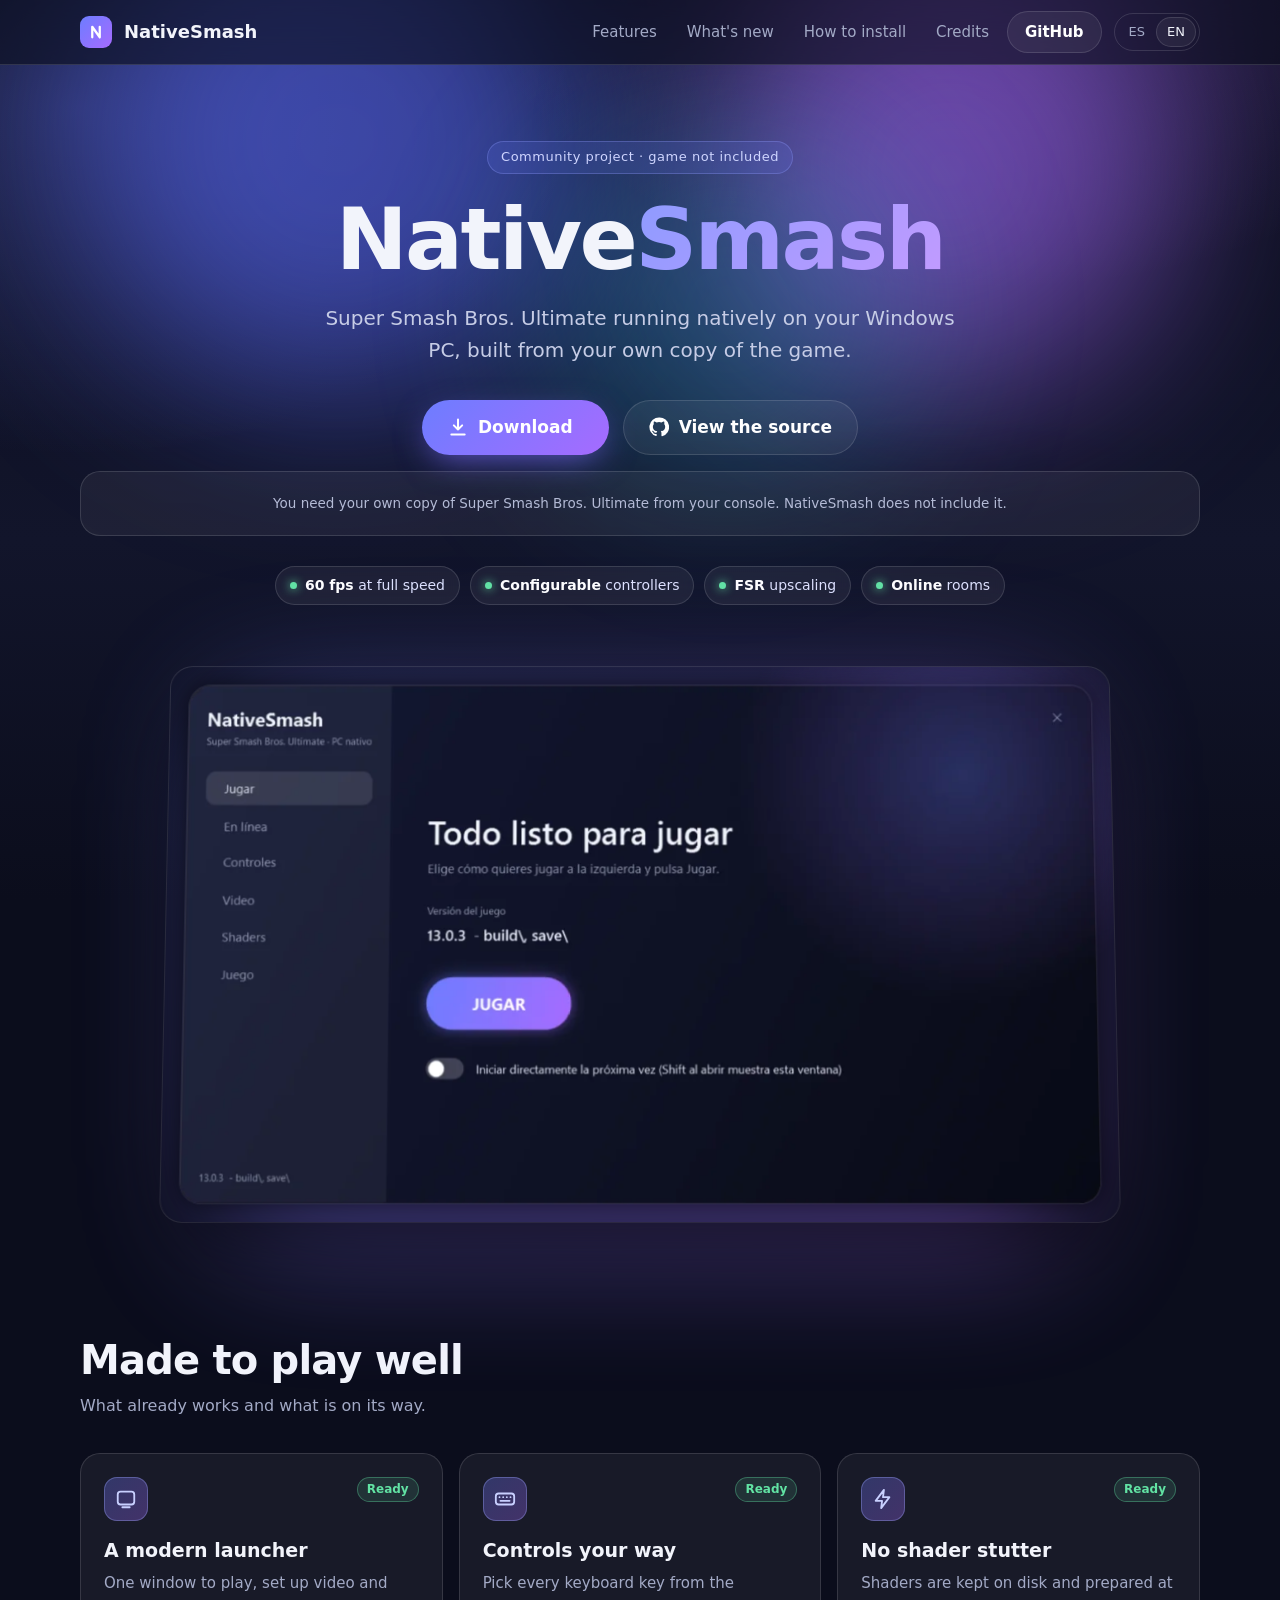
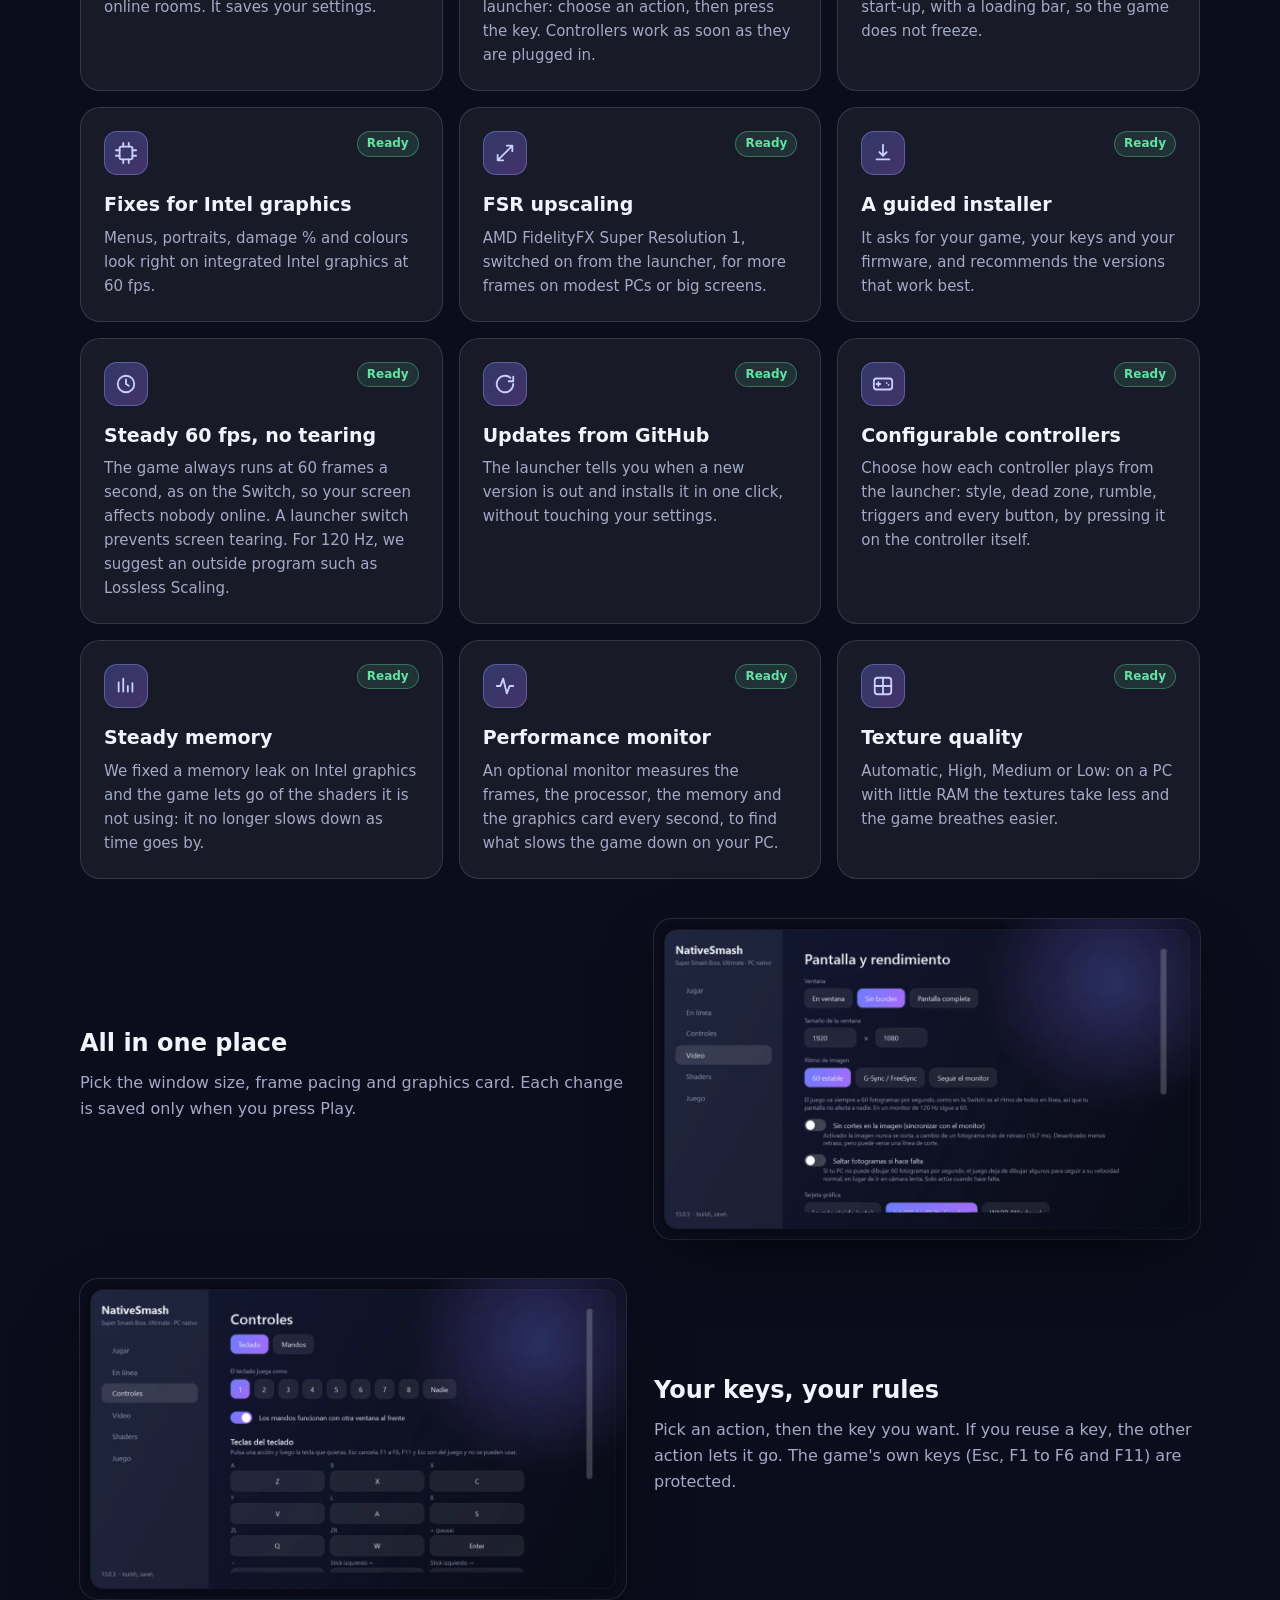
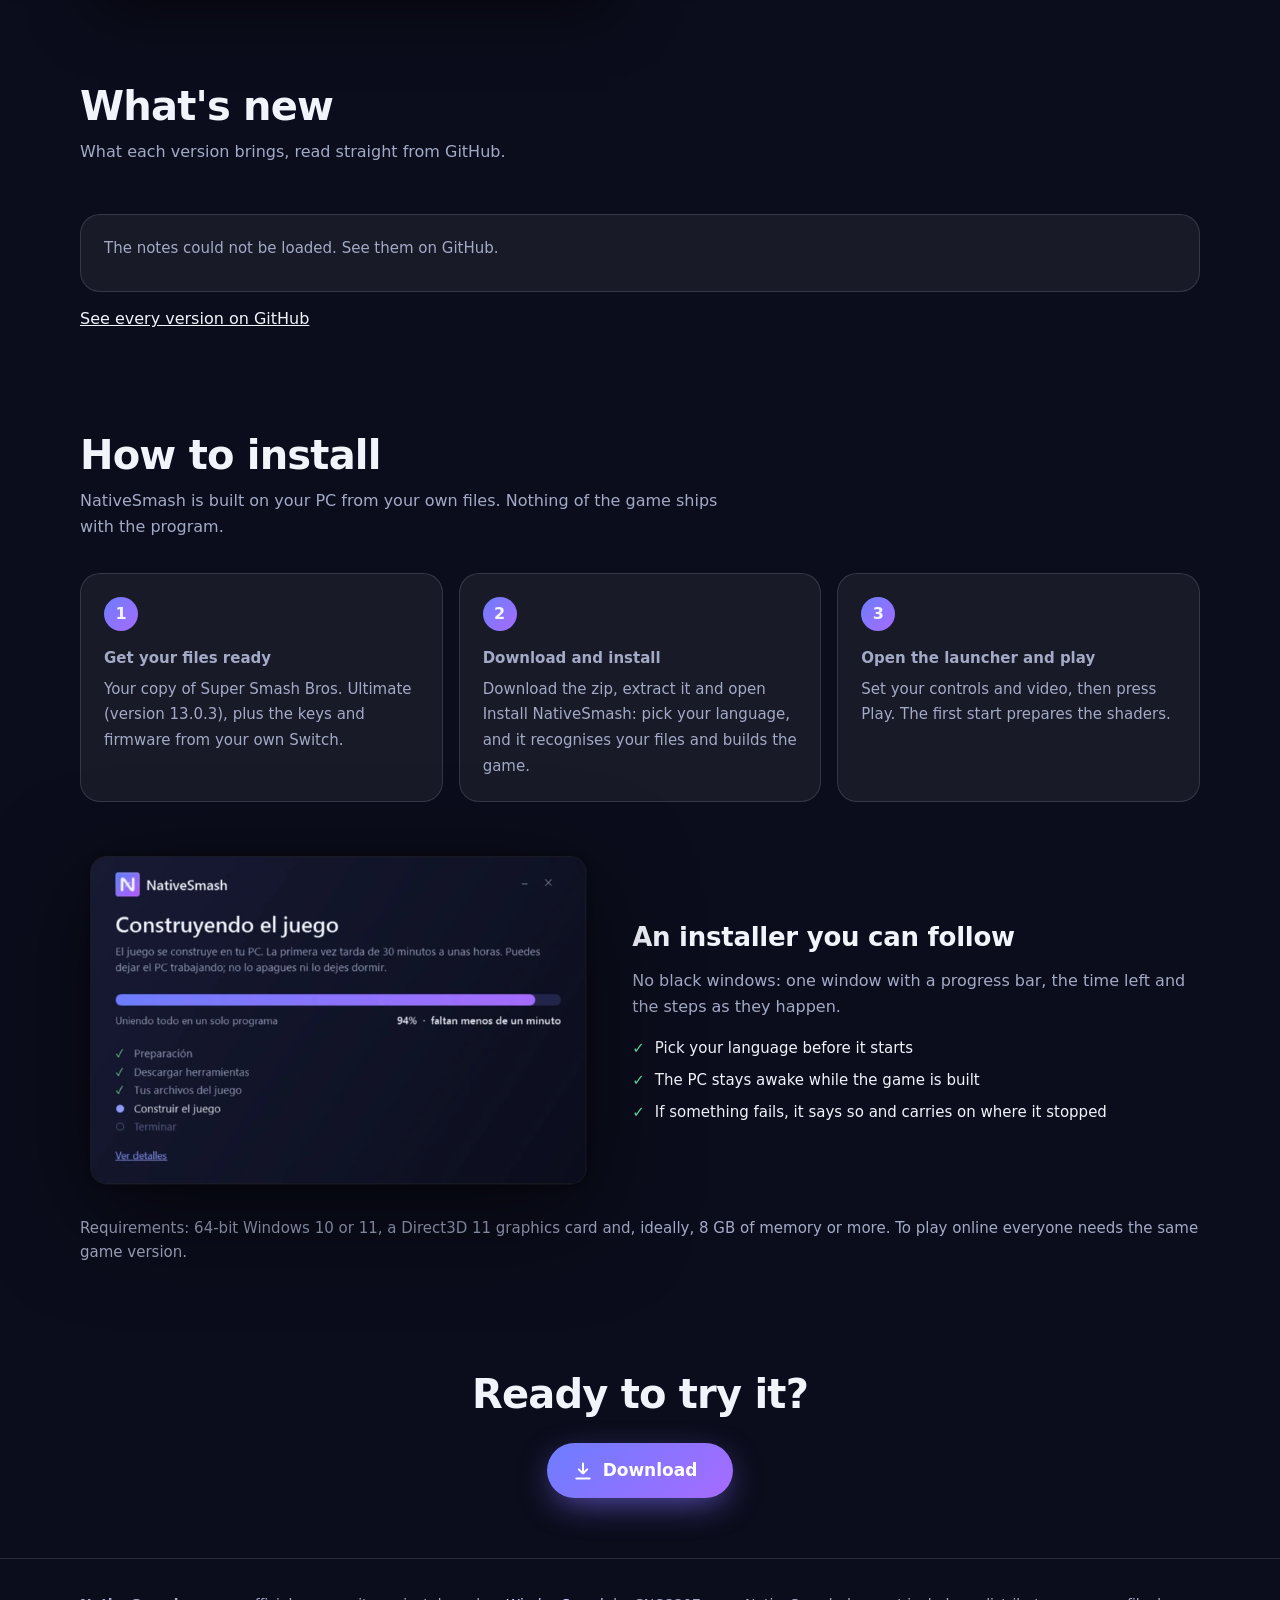
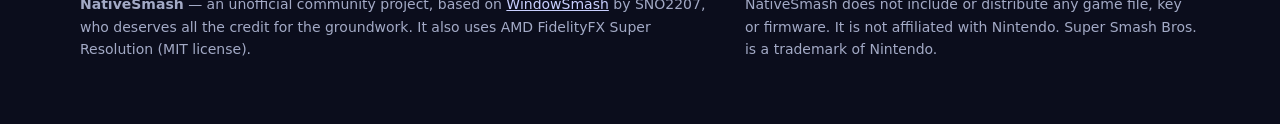
==== commit 2e803e88: "Site: moving glow behind the hero, feature chips, lifted cards, sections that come in on scroll, and" ====
--- a/site/index.html
+++ b/site/index.html
@@ -139,6 +139,46 @@
   .note code { background: rgba(255,255,255,.08); padding: 1px 6px; border-radius: 6px; font-size: 13px; color: var(--ink); }
   .note summary { cursor: pointer; font-weight: 600; font-size: 18px; }
   .note details[open] summary { margin-bottom: 10px; }
+  /* polish: a moving glow behind the hero, chips, lifted cards, scroll reveal, the installer's window */
+  .aurora { position: absolute; inset: 0 0 auto 0; height: 760px; overflow: hidden; z-index: -1; pointer-events: none;
+    -webkit-mask-image: linear-gradient(#000 55%, transparent); mask-image: linear-gradient(#000 55%, transparent); }
+  .aurora i { position: absolute; border-radius: 50%; filter: blur(90px); opacity: .55; will-change: transform; }
+  .aurora i:nth-child(1) { width: 520px; height: 520px; left: 6%; top: -120px; background: #5b6cff; animation: drift1 22s ease-in-out infinite alternate; }
+  .aurora i:nth-child(2) { width: 460px; height: 460px; right: 8%; top: -60px; background: #a66bff; animation: drift2 26s ease-in-out infinite alternate; }
+  .aurora i:nth-child(3) { width: 380px; height: 380px; left: 42%; top: 120px; background: #3ec6ff; opacity: .28; animation: drift3 30s ease-in-out infinite alternate; }
+  @keyframes drift1 { to { transform: translate(120px, 70px) scale(1.12); } }
+  @keyframes drift2 { to { transform: translate(-130px, 90px) scale(.92); } }
+  @keyframes drift3 { to { transform: translate(-90px, -40px) scale(1.2); } }
+  .hero .lead { color: #c6cce6; }
+  .hero .note { color: #b4bbd6; }
+  .chips { display: flex; flex-wrap: wrap; justify-content: center; gap: 10px; margin-top: 30px; }
+  .chip { display: inline-flex; align-items: center; gap: 8px; padding: 8px 15px; border-radius: 999px; font-size: 14px; color: #dfe3ff;
+    background: rgba(255,255,255,.06); box-shadow: inset 0 0 0 1px var(--edge); backdrop-filter: blur(6px); }
+  .chip b { color: #fff; }
+  .chip::before { content: ""; width: 7px; height: 7px; border-radius: 50%; background: var(--ok); box-shadow: 0 0 10px var(--ok); }
+  .shot { perspective: 1600px; }
+  .shot img { transform: rotateX(4deg); transform-origin: 50% 100%; transition: transform .6s cubic-bezier(.2,.7,.2,1); }
+  .shot:hover img { transform: rotateX(0deg) translateY(-4px); }
+  .card { transition: transform .22s ease, box-shadow .22s ease, background .22s ease; }
+  .card:hover { transform: translateY(-4px); background: rgba(255,255,255,.085); box-shadow: inset 0 0 0 1px rgba(160,170,255,.45), 0 18px 40px -22px rgba(109,125,255,.7); }
+  .steps li { transition: transform .22s ease; }
+  .steps li:hover { transform: translateY(-3px); }
+  .window { display: grid; grid-template-columns: minmax(0, 1fr) minmax(0, 1.1fr); gap: 36px; align-items: center; margin-top: 44px; }
+  .window img { width: 100%; height: auto; border-radius: 22px; display: block; filter: drop-shadow(0 28px 50px rgba(0,0,0,.6)); }
+  .window h3 { font-size: 26px; margin: 0 0 10px; letter-spacing: -.01em; }
+  .window p { color: var(--muted); margin: 0 0 12px; }
+  .window ul { list-style: none; padding: 0; margin: 16px 0 0; display: grid; gap: 8px; color: var(--ink); font-size: 15px; }
+  .window li::before { content: "\2713"; color: var(--ok); margin-right: 10px; font-weight: 700; }
+  html.js .reveal { opacity: 0; transform: translateY(26px); transition: opacity .7s ease, transform .7s cubic-bezier(.2,.7,.2,1); }
+  html.js .reveal.in { opacity: 1; transform: none; }
+  html.js .card.reveal.in, html.js .steps li.reveal.in { transition: opacity .7s ease, transform .22s ease, box-shadow .22s ease, background .22s ease; }
+  html.js .card.reveal.in:hover { transform: translateY(-4px); }
+  html.js .steps li.reveal.in:hover { transform: translateY(-3px); }
+  @media (max-width: 820px) { .window { grid-template-columns: 1fr; } .aurora { height: 620px; } .shot img { transform: none; } }
+  @media (prefers-reduced-motion: reduce) {
+    .aurora i { animation: none; } .shot img { transform: none; transition: none; }
+    html.js .reveal { opacity: 1; transform: none; transition: none; }
+  }
 </style>
 </head>
 <body>
@@ -161,6 +201,7 @@
 </header>
 
 <main id="top">
+  <div class="aurora" aria-hidden="true"><i></i><i></i><i></i></div>
   <div class="wrap hero">
     <span class="pill"><span data-l="es">Proyecto de la comunidad · sin el juego incluido</span><span data-l="en">Community project · game not included</span></span>
     <h1>Native<span>Smash</span></h1>
@@ -179,6 +220,12 @@
       </a>
     </div>
     <p class="note"><span data-l="es">Necesitas tu propia copia de Super Smash Bros. Ultimate, de tu consola. NativeSmash no la incluye.</span><span data-l="en">You need your own copy of Super Smash Bros. Ultimate from your console. NativeSmash does not include it.</span></p>
+    <div class="chips">
+      <span class="chip"><span data-l="es"><b>60 fps</b> al 100 % de velocidad</span><span data-l="en"><b>60 fps</b> at full speed</span></span>
+      <span class="chip"><span data-l="es">Mandos <b>configurables</b></span><span data-l="en"><b>Configurable</b> controllers</span></span>
+      <span class="chip"><span data-l="es">Escalado <b>FSR</b></span><span data-l="en"><b>FSR</b> upscaling</span></span>
+      <span class="chip"><span data-l="es">Salas <b>en línea</b></span><span data-l="en"><b>Online</b> rooms</span></span>
+    </div>
     <div class="shot"><img src="img/launcher-play.webp" width="1160" height="680" alt="El launcher de NativeSmash, en la página Jugar"></div>
   </div>
 
@@ -267,6 +314,18 @@
       <li><b><span data-l="es">Descarga e instala</span><span data-l="en">Download and install</span></b><span><span data-l="es">Baja el zip, extráelo y abre Install NativeSmash: elige tu idioma, reconoce tus archivos y construye el juego.</span><span data-l="en">Download the zip, extract it and open Install NativeSmash: pick your language, and it recognises your files and builds the game.</span></span></li>
       <li><b><span data-l="es">Abre el launcher y juega</span><span data-l="en">Open the launcher and play</span></b><span><span data-l="es">Ajusta tus controles y el video, y pulsa Jugar. Al primer arranque se preparan los shaders.</span><span data-l="en">Set your controls and video, then press Play. The first start prepares the shaders.</span></span></li>
     </ol>
+    <div class="window reveal">
+      <img src="img/installer-progress.webp" width="720" height="485" alt="La ventana del instalador de NativeSmash, con su barra de progreso" loading="lazy">
+      <div>
+        <h3><span data-l="es">Un instalador que se deja ver</span><span data-l="en">An installer you can follow</span></h3>
+        <p><span data-l="es">Nada de ventanas negras: una sola ventana con una barra de progreso, el tiempo que falta y los pasos que van haciéndose.</span><span data-l="en">No black windows: one window with a progress bar, the time left and the steps as they happen.</span></p>
+        <ul>
+          <li><span data-l="es">Elige tu idioma antes de empezar</span><span data-l="en">Pick your language before it starts</span></li>
+          <li><span data-l="es">El PC no se duerme mientras construye el juego</span><span data-l="en">The PC stays awake while the game is built</span></li>
+          <li><span data-l="es">Si algo falla, lo dice claro y sigue donde se quedó</span><span data-l="en">If something fails, it says so and carries on where it stopped</span></li>
+        </ul>
+      </div>
+    </div>
     <p class="req"><span data-l="es">Requisitos: Windows 10 u 11 de 64 bits, una tarjeta gráfica compatible con Direct3D 11 y, mejor, 8 GB de memoria o más. Para jugar en línea todos deben tener la misma versión del juego.</span><span data-l="en">Requirements: 64-bit Windows 10 or 11, a Direct3D 11 graphics card and, ideally, 8 GB of memory or more. To play online everyone needs the same game version.</span></p>
   </div></section>
 
@@ -291,6 +350,19 @@
 </div></footer>
 
 <script>
+  (function () {
+    /* sections come in as they are scrolled to; without JavaScript, or with reduced motion, everything is simply there */
+    var root = document.documentElement;
+    if (!('IntersectionObserver' in window) || (window.matchMedia && matchMedia('(prefers-reduced-motion: reduce)').matches)) return;
+    var items = document.querySelectorAll('.reveal, .card, .steps li, .two, .note, h2');
+    items.forEach(function (el) { el.classList.add('reveal'); });
+    root.classList.add('js');
+    var io = new IntersectionObserver(function (entries) {
+      entries.forEach(function (e) { if (e.isIntersecting) { e.target.classList.add('in'); io.unobserve(e.target); } });
+    }, { rootMargin: '0px 0px -8% 0px', threshold: 0.08 });
+    items.forEach(function (el) { io.observe(el); });
+    setTimeout(function () { items.forEach(function (el) { el.classList.add('in'); }); }, 6000);   /* (a safety net) */
+  })();
   (function () {
     var buttons = document.querySelectorAll('.lang button');
     function set(l) {
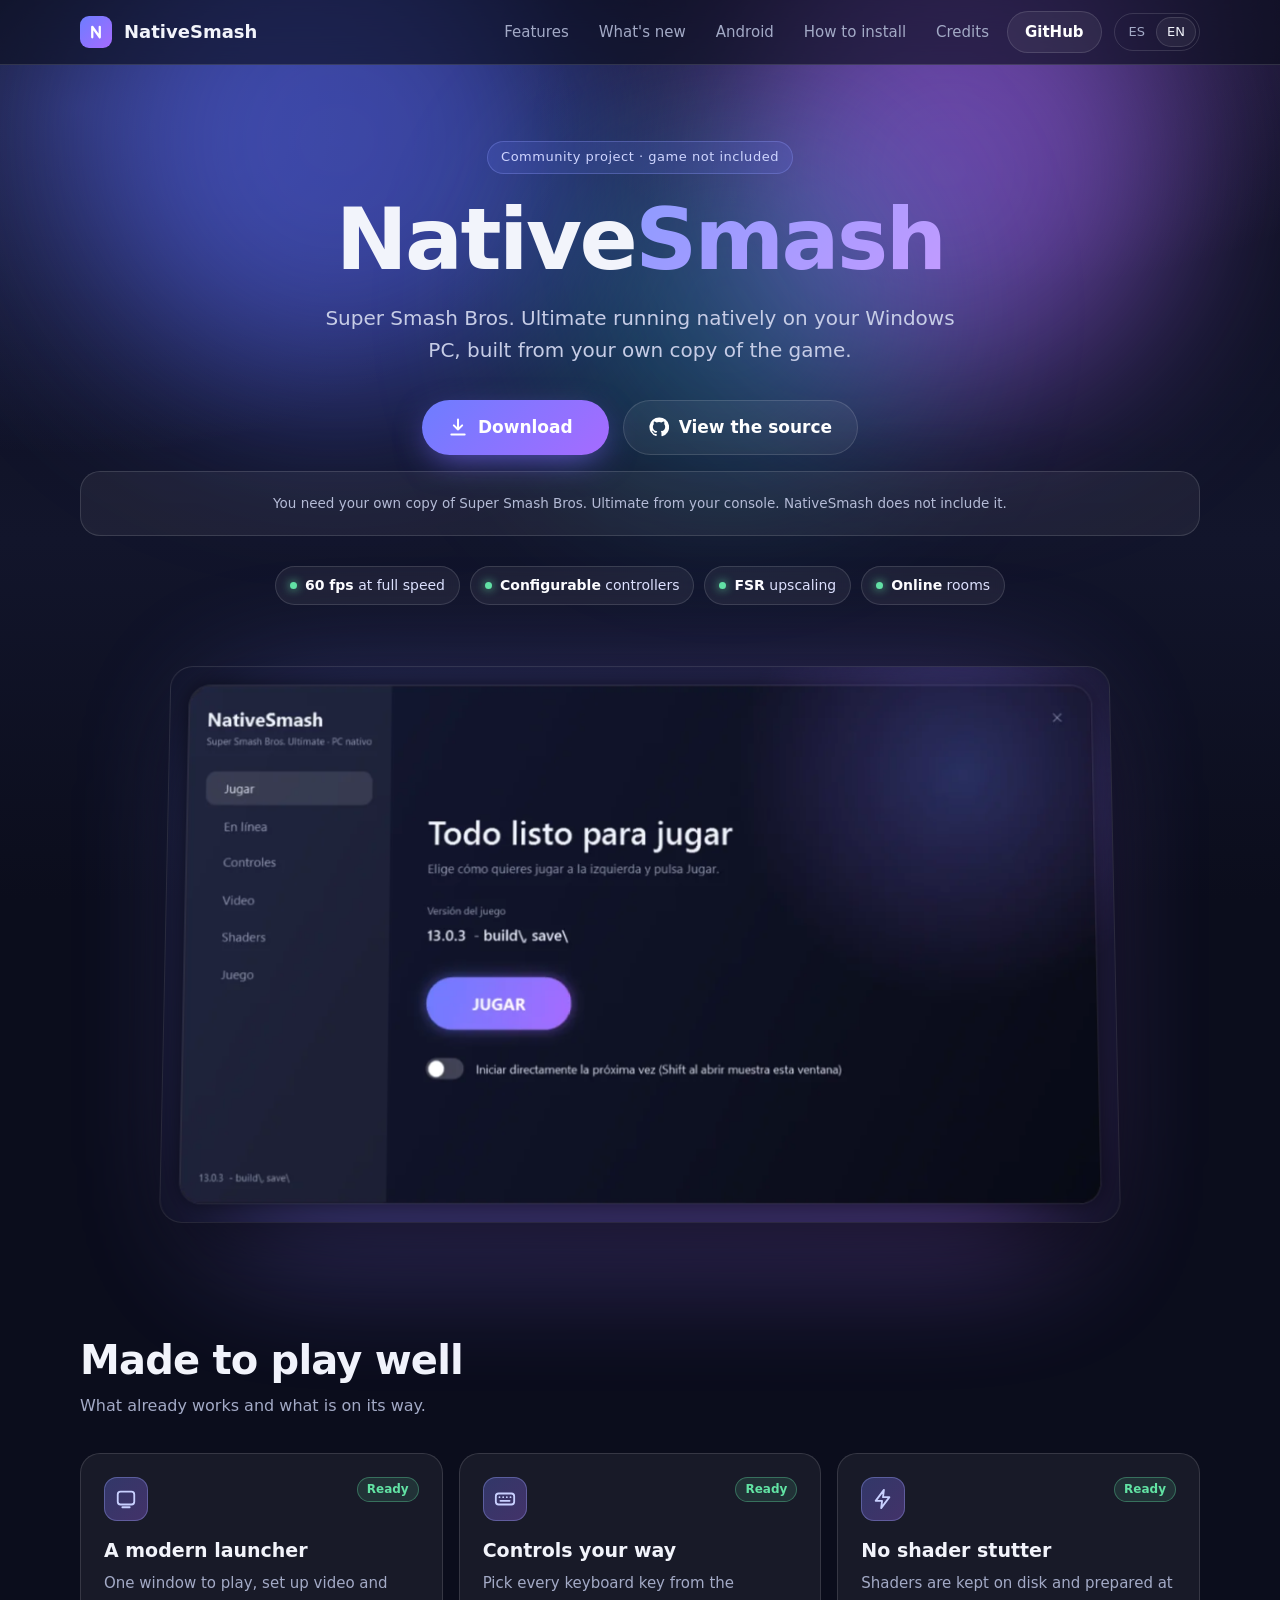
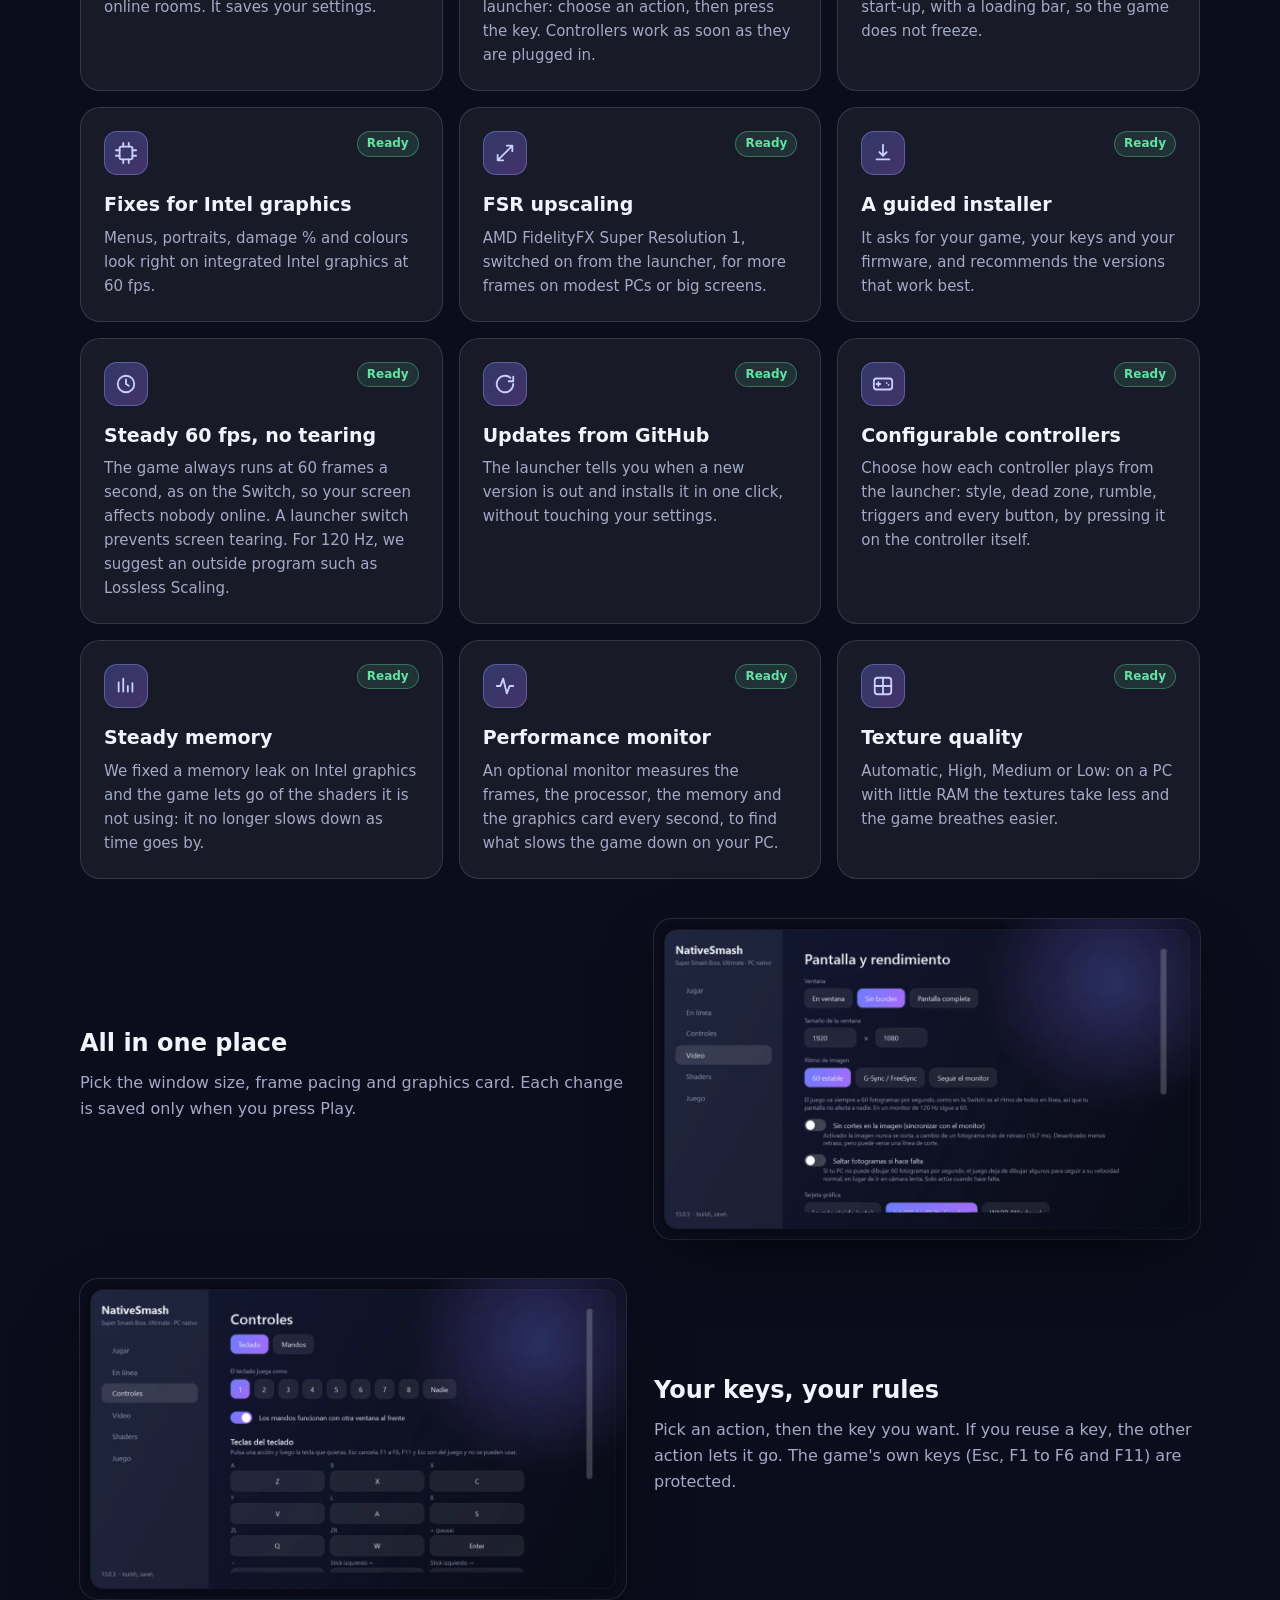
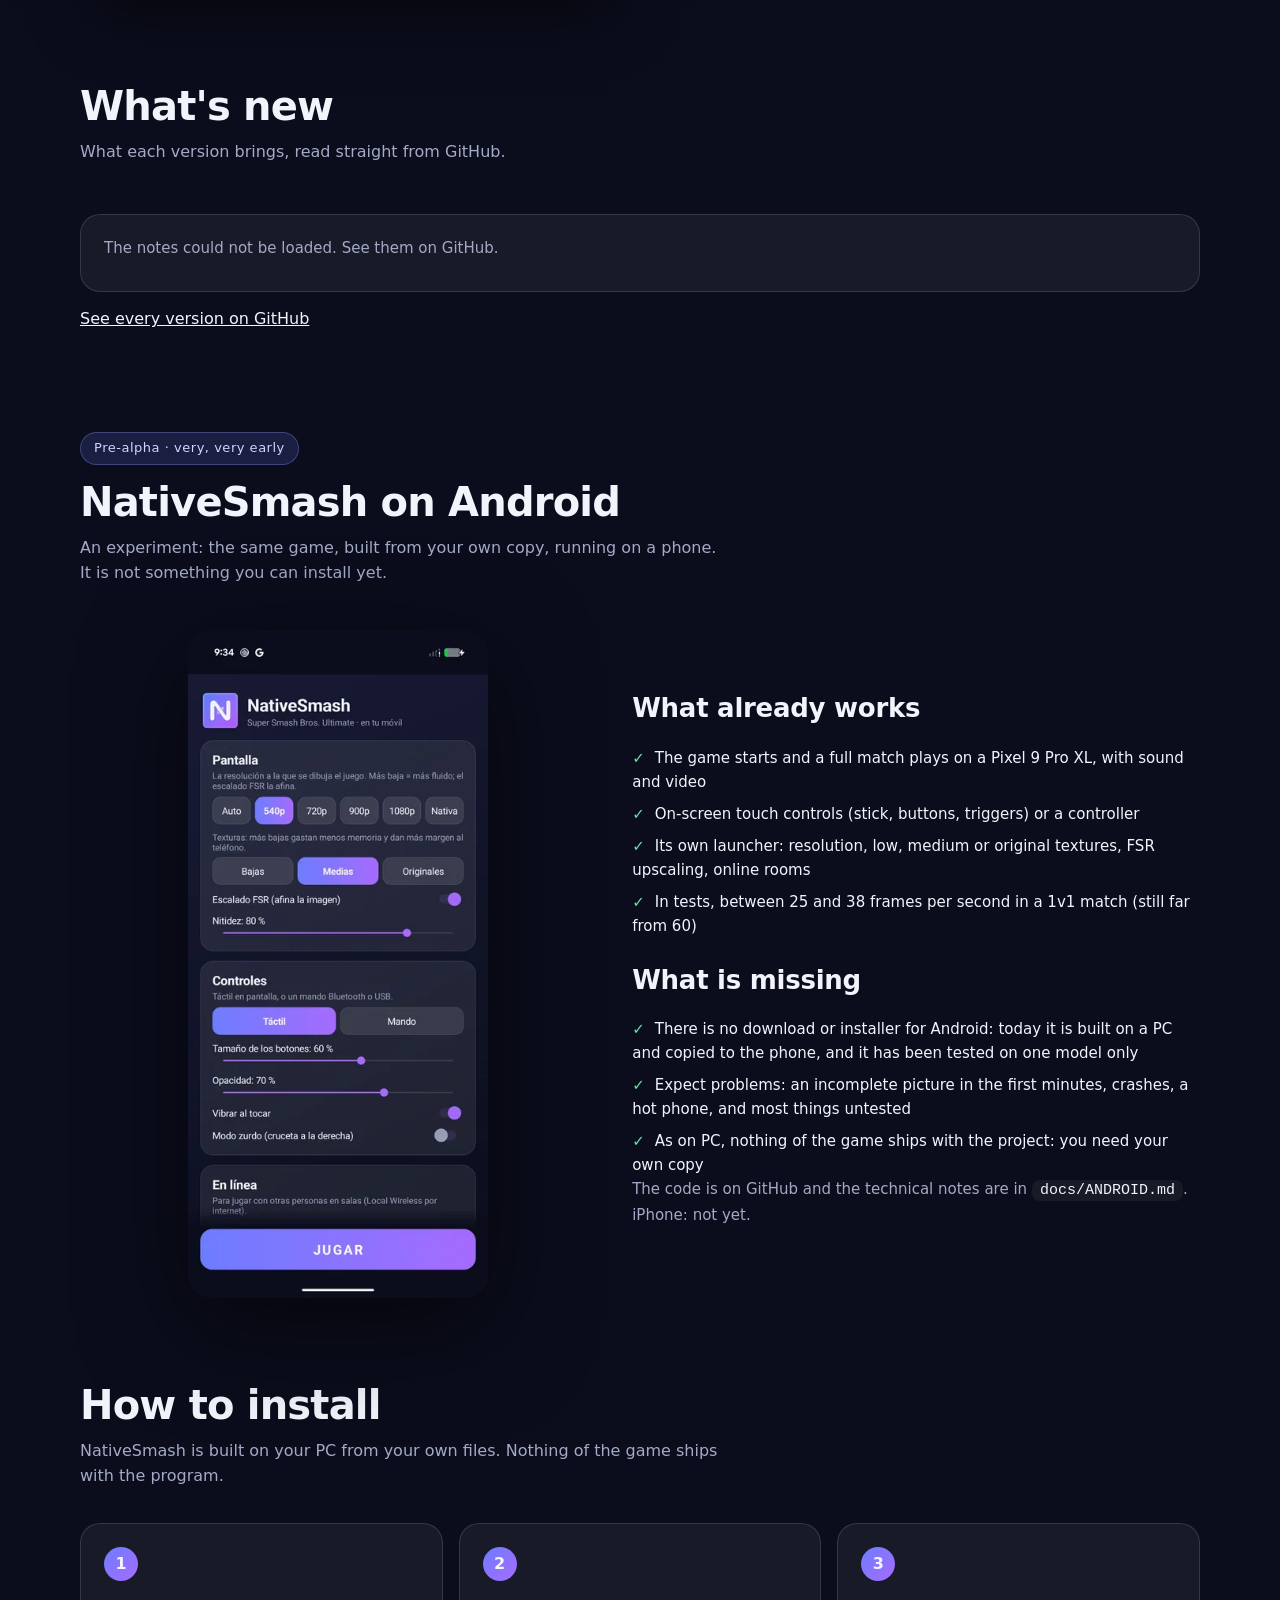
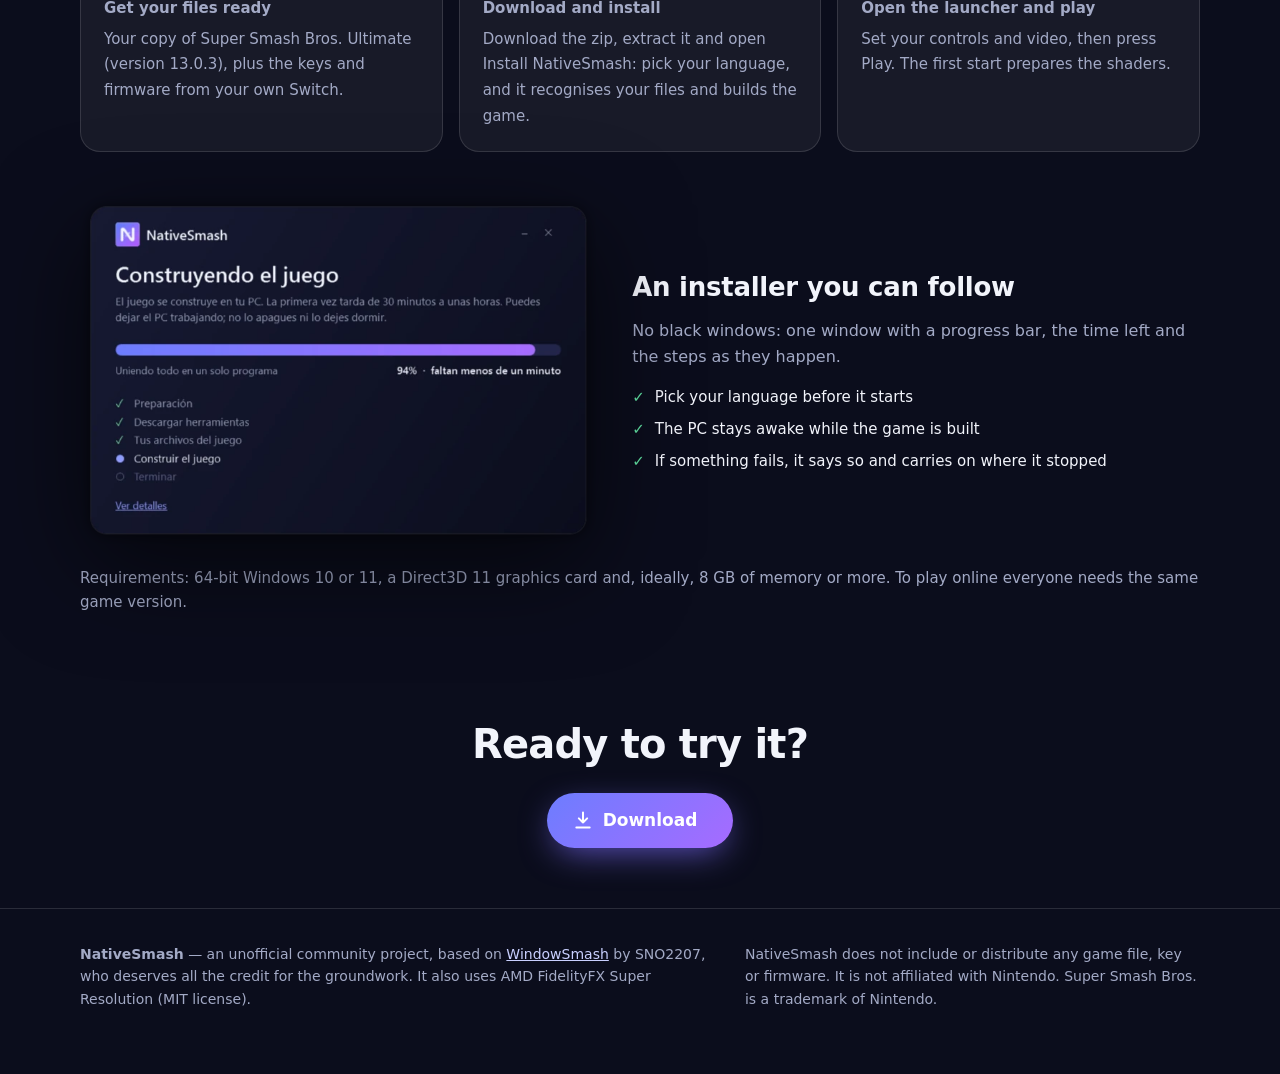
==== commit 3918fb97: "Site and README: Android pre-alpha section (very early, no download), redesigned page Co-Authored-By" ====
--- a/site/index.html
+++ b/site/index.html
@@ -189,6 +189,7 @@
     <nav>
       <a class="link" href="#funciones"><span data-l="es">Funciones</span><span data-l="en">Features</span></a>
       <a class="link" href="#novedades"><span data-l="es">Novedades</span><span data-l="en">What's new</span></a>
+      <a class="link" href="#android"><span data-l="es">Android</span><span data-l="en">Android</span></a>
       <a class="link" href="#instalar"><span data-l="es">Cómo se instala</span><span data-l="en">How to install</span></a>
       <a class="link" href="#creditos"><span data-l="es">Créditos</span><span data-l="en">Credits</span></a>
       <a class="btn soft" style="padding:9px 18px;font-size:15px" href="https://github.com/gomeztorressandygabriel-cloud/NativeSmash" rel="noopener">GitHub</a>
@@ -304,6 +305,31 @@
     <p class="sub"><span data-l="es">Lo que trae cada versión, leído directamente de GitHub.</span><span data-l="en">What each version brings, read straight from GitHub.</span></p>
     <div class="notes" id="notes"><div class="note"><p><span data-l="es">Cargando las novedades…</span><span data-l="en">Loading what's new…</span></p></div></div>
     <p style="margin-top:14px"><a href="https://github.com/gomeztorressandygabriel-cloud/NativeSmash/releases" rel="noopener"><span data-l="es">Ver todas las versiones en GitHub</span><span data-l="en">See every version on GitHub</span></a></p>
+  </div></section>
+
+  <section id="android"><div class="wrap">
+    <span class="pill"><span data-l="es">Pre-alfa · muy, muy temprano</span><span data-l="en">Pre-alpha · very, very early</span></span>
+    <h2 style="margin-top:14px"><span data-l="es">NativeSmash en Android</span><span data-l="en">NativeSmash on Android</span></h2>
+    <p class="sub"><span data-l="es">Un experimento: el mismo juego, construido a partir de tu propia copia, corriendo en un teléfono. Todavía no es algo que puedas instalar.</span><span data-l="en">An experiment: the same game, built from your own copy, running on a phone. It is not something you can install yet.</span></p>
+    <div class="window reveal">
+      <img src="img/android-launcher.webp" width="380" height="846" alt="El launcher de NativeSmash en un teléfono Android" loading="lazy" style="max-width:300px;margin:0 auto">
+      <div>
+        <h3><span data-l="es">Lo que ya funciona</span><span data-l="en">What already works</span></h3>
+        <ul>
+          <li><span data-l="es">El juego arranca y se juega un combate completo en un Pixel 9 Pro XL, con sonido y video</span><span data-l="en">The game starts and a full match plays on a Pixel 9 Pro XL, with sound and video</span></li>
+          <li><span data-l="es">Controles táctiles en pantalla (stick, botones, gatillos) o un mando</span><span data-l="en">On-screen touch controls (stick, buttons, triggers) or a controller</span></li>
+          <li><span data-l="es">Un launcher propio: resolución, texturas bajas, medias u originales, escalado FSR, salas en línea</span><span data-l="en">Its own launcher: resolution, low, medium or original textures, FSR upscaling, online rooms</span></li>
+          <li><span data-l="es">En las pruebas, entre 25 y 38 cuadros por segundo en un combate de 1 contra 1 (aún lejos de 60)</span><span data-l="en">In tests, between 25 and 38 frames per second in a 1v1 match (still far from 60)</span></li>
+        </ul>
+        <h3 style="margin-top:22px"><span data-l="es">Lo que falta</span><span data-l="en">What is missing</span></h3>
+        <ul>
+          <li><span data-l="es">No hay descarga ni instalador para Android: hoy se construye en un PC y se copia al teléfono, y solo lo he probado en un modelo</span><span data-l="en">There is no download or installer for Android: today it is built on a PC and copied to the phone, and it has been tested on one model only</span></li>
+          <li><span data-l="es">Fallos esperables: imagen incompleta en los primeros minutos, cierres inesperados, el teléfono se calienta, y casi todo sin probar</span><span data-l="en">Expect problems: an incomplete picture in the first minutes, crashes, a hot phone, and most things untested</span></li>
+          <li><span data-l="es">Como en el PC, nada del juego viaja con el proyecto: necesitas tu propia copia</span><span data-l="en">As on PC, nothing of the game ships with the project: you need your own copy</span></li>
+        </ul>
+        <p class="req"><span data-l="es">El código está en GitHub y las notas técnicas, en <code>docs/ANDROID.md</code>. iPhone: aún no.</span><span data-l="en">The code is on GitHub and the technical notes are in <code>docs/ANDROID.md</code>. iPhone: not yet.</span></p>
+      </div>
+    </div>
   </div></section>
 
   <section id="instalar"><div class="wrap">
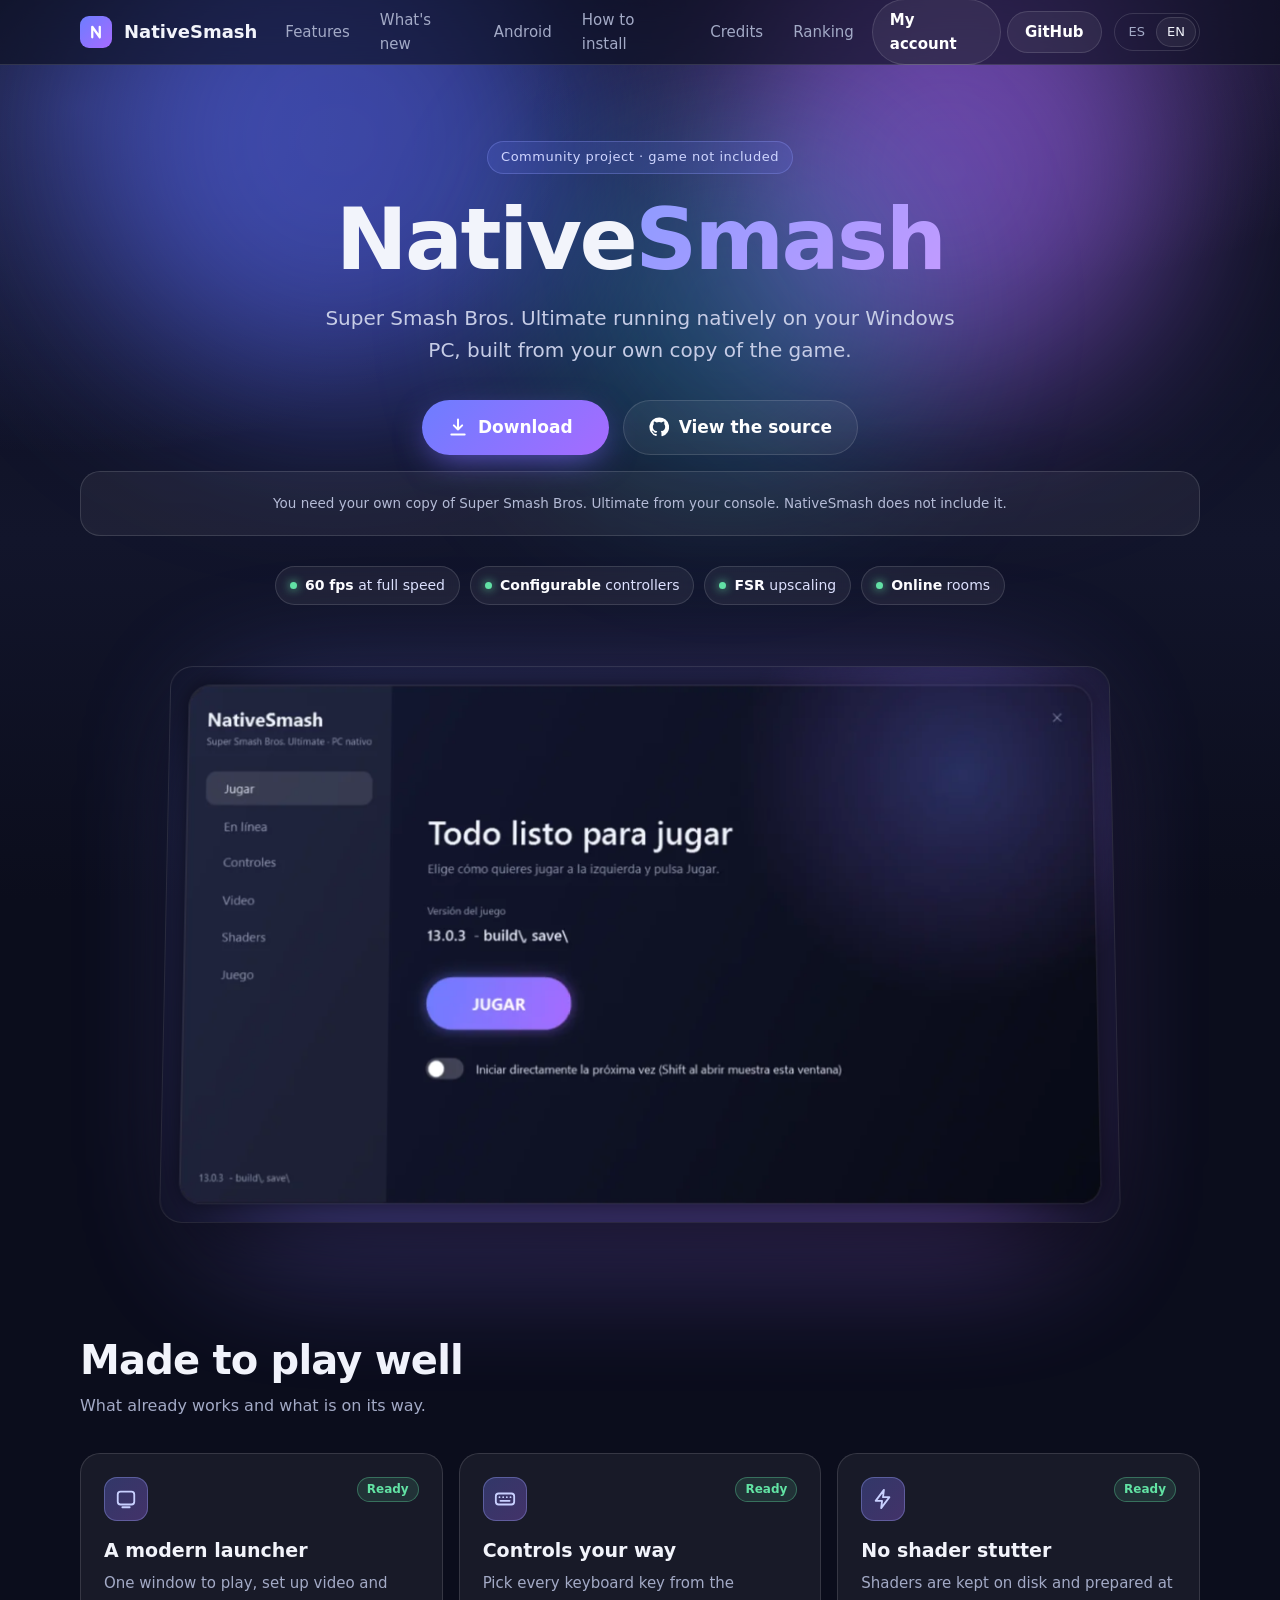
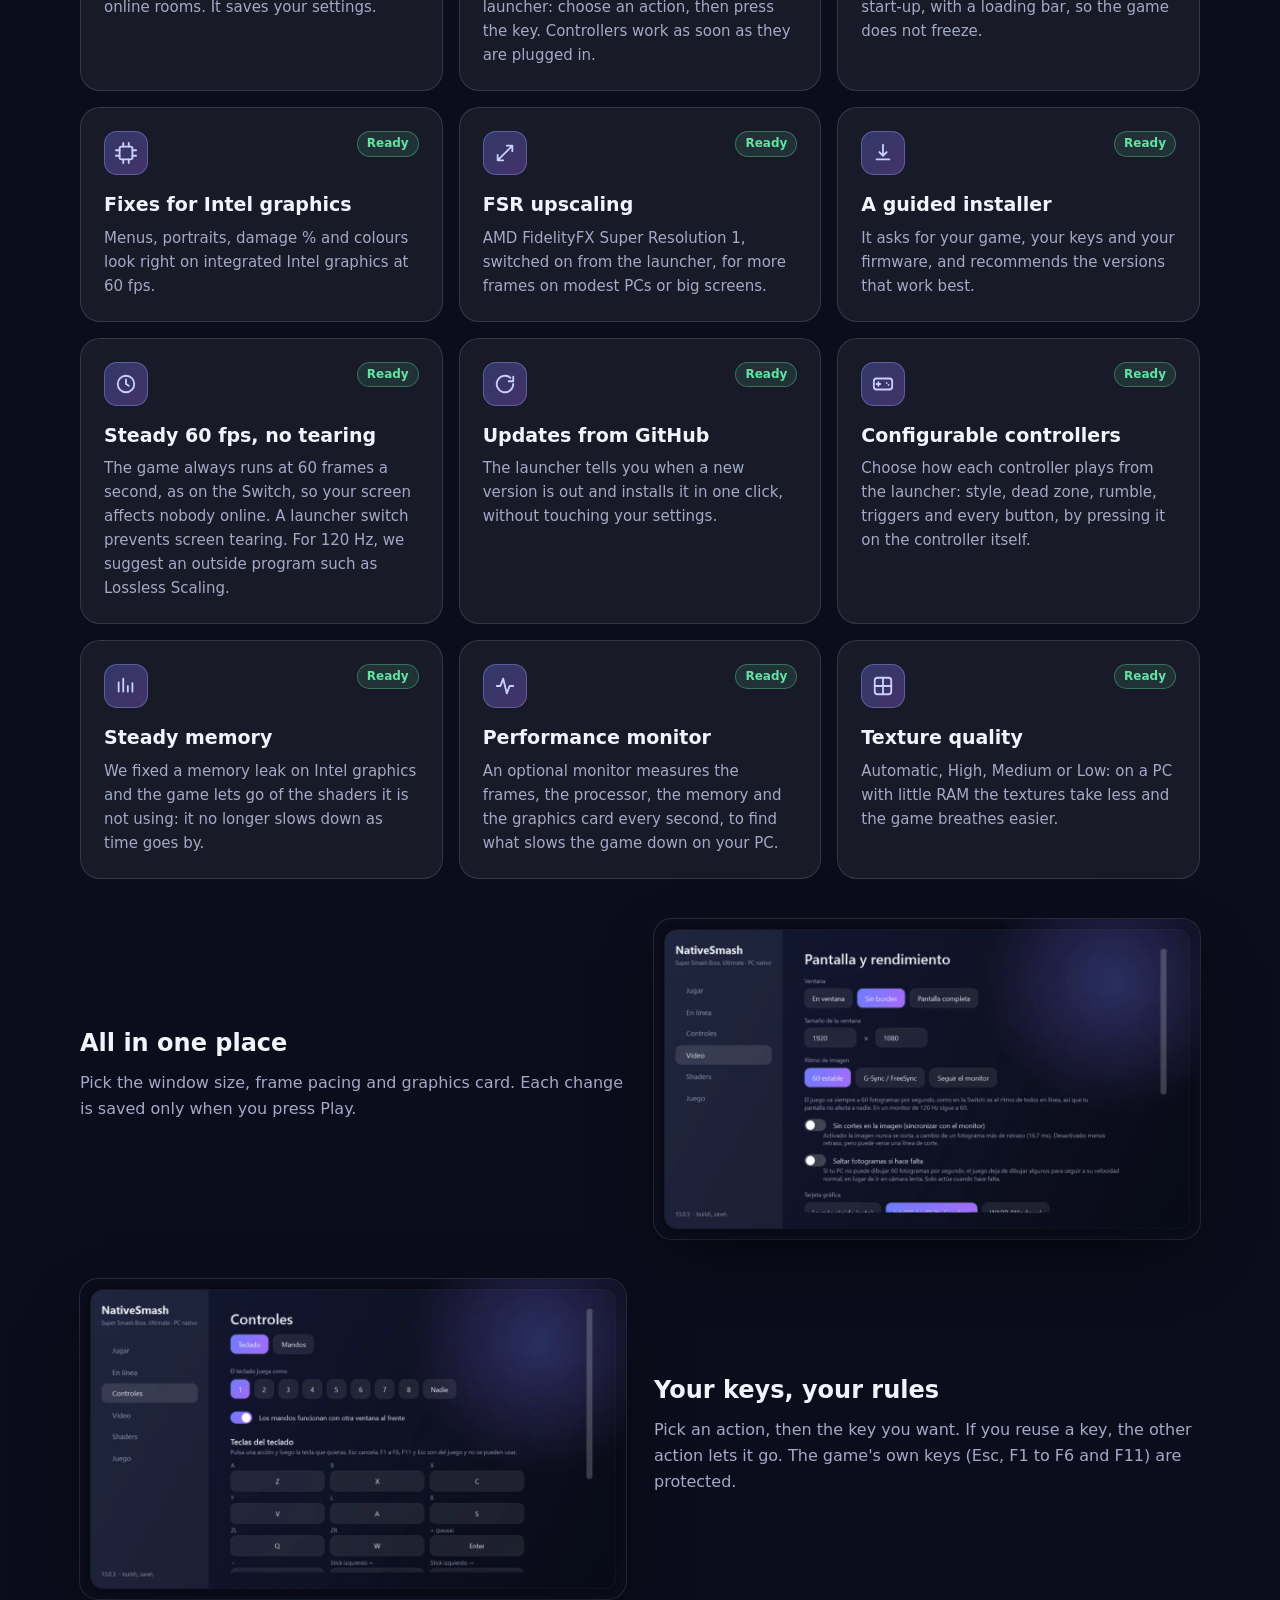
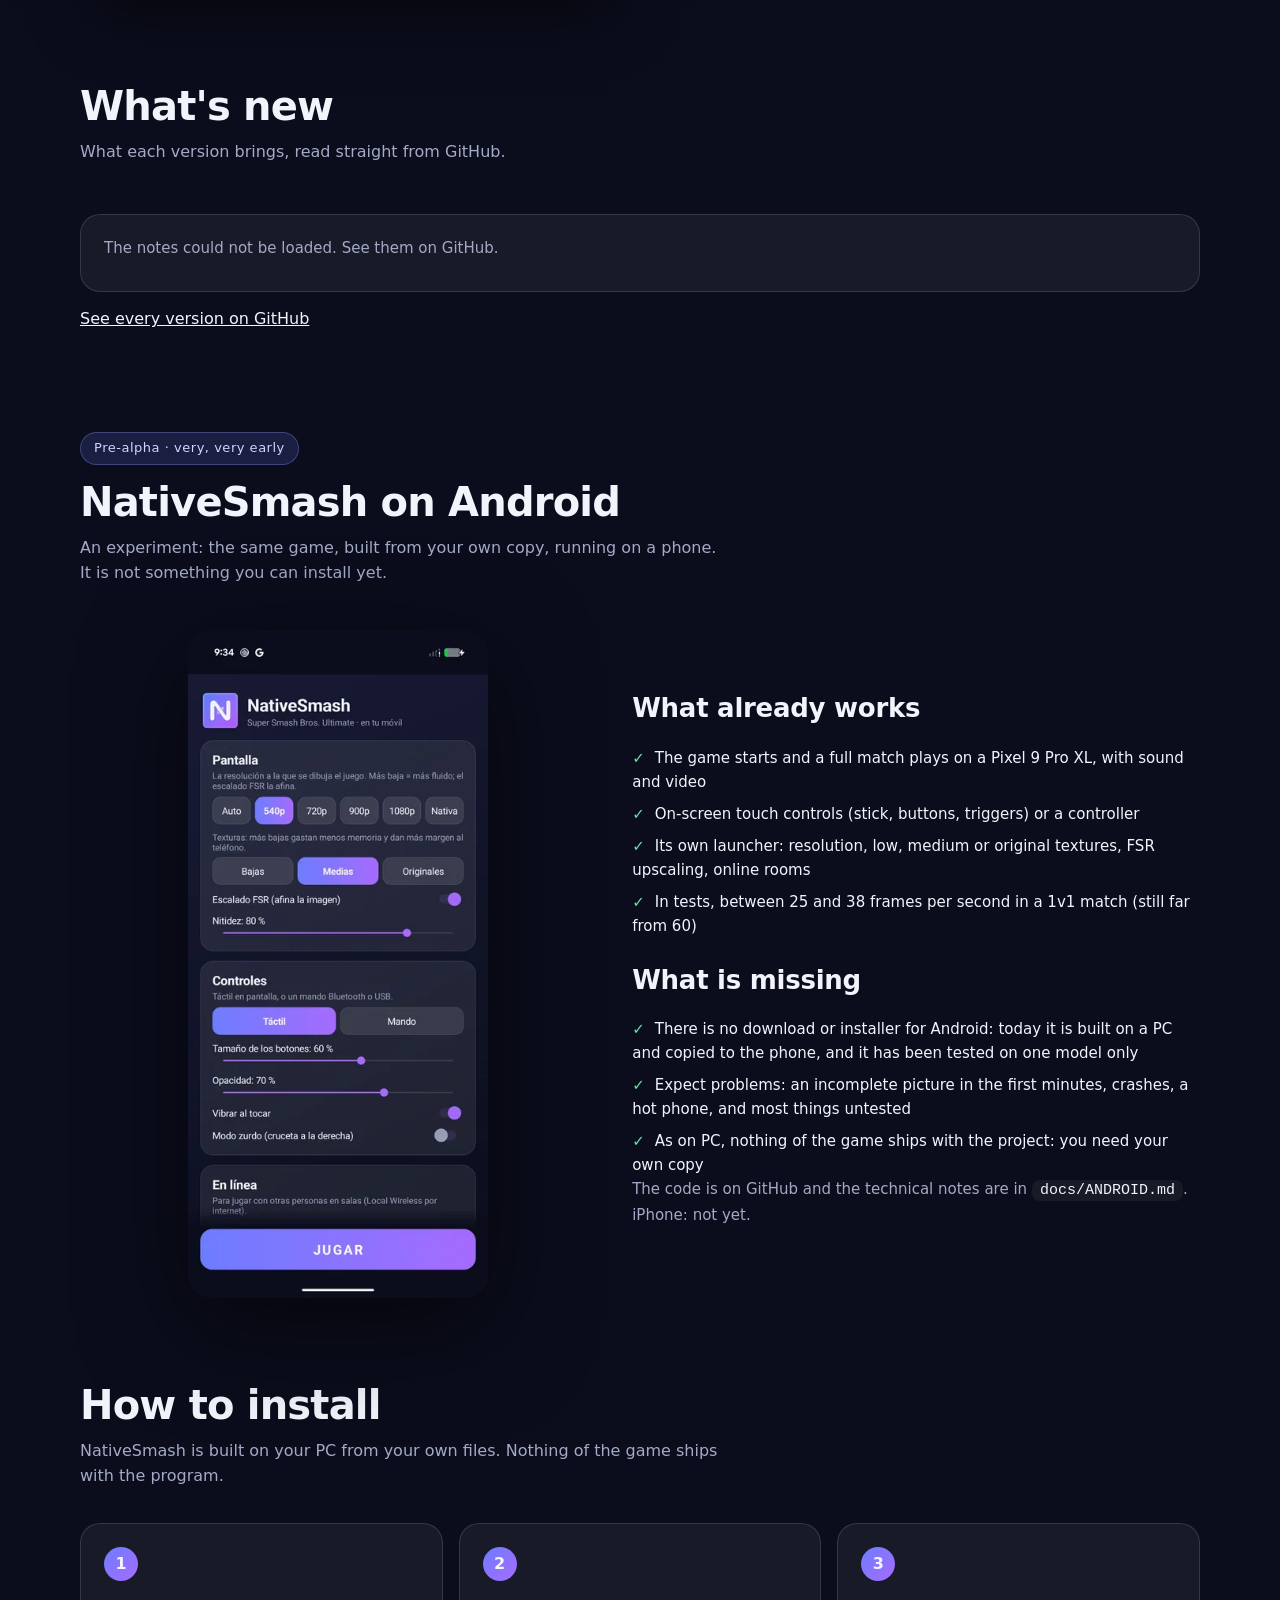
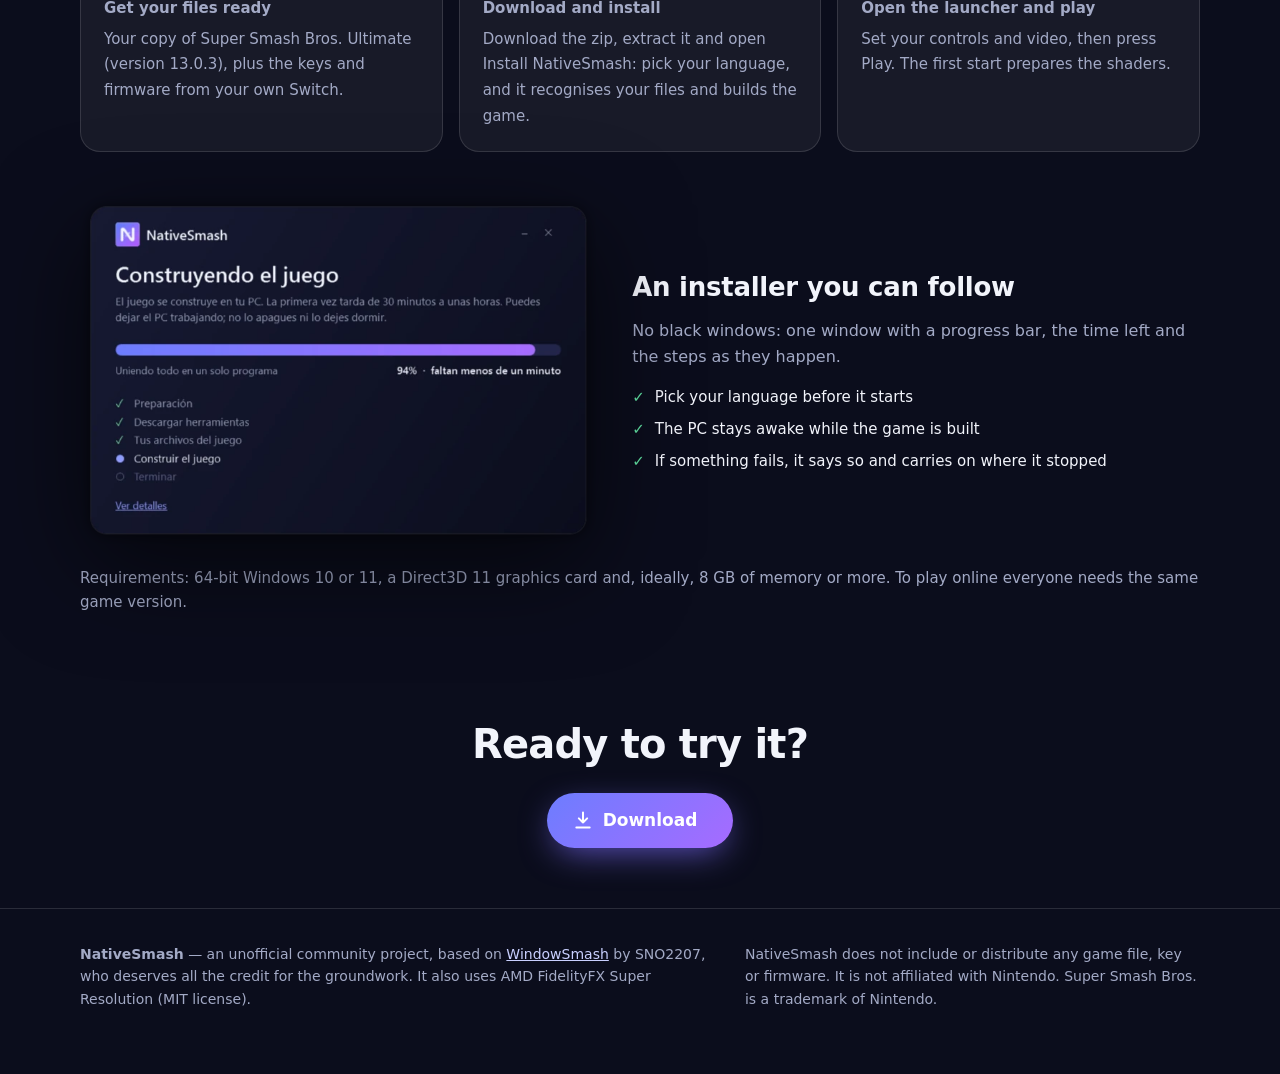
==== commit 04b83e92: "Site: an account page (sign up with a player name, sign in, the player's card with division and poin" ====
--- a/site/index.html
+++ b/site/index.html
@@ -21,6 +21,7 @@
     --soon: #ffc56b;
   }
   * { box-sizing: border-box; }
+  [hidden] { display: none !important; }
   html { scroll-behavior: smooth; }
   body {
     margin: 0; color: var(--ink); background: var(--bg); overflow-x: hidden;
@@ -192,6 +193,8 @@
       <a class="link" href="#android"><span data-l="es">Android</span><span data-l="en">Android</span></a>
       <a class="link" href="#instalar"><span data-l="es">Cómo se instala</span><span data-l="en">How to install</span></a>
       <a class="link" href="#creditos"><span data-l="es">Créditos</span><span data-l="en">Credits</span></a>
+      <a class="link" href="ranking.html"><span data-l="es">Ranking</span><span data-l="en">Ranking</span></a>
+      <a class="btn soft" style="padding:9px 18px;font-size:15px" href="cuenta.html"><span data-l="es">Mi cuenta</span><span data-l="en">My account</span></a>
       <a class="btn soft" style="padding:9px 18px;font-size:15px" href="https://github.com/gomeztorressandygabriel-cloud/NativeSmash" rel="noopener">GitHub</a>
       <div class="lang" role="group" aria-label="Idioma / Language">
         <button type="button" data-set="es" aria-pressed="true">ES</button>
@@ -222,6 +225,7 @@
     </div>
     <p class="note"><span data-l="es">Necesitas tu propia copia de Super Smash Bros. Ultimate, de tu consola. NativeSmash no la incluye.</span><span data-l="en">You need your own copy of Super Smash Bros. Ultimate from your console. NativeSmash does not include it.</span></p>
     <div class="chips">
+      <a class="chip" href="cuenta.html" style="text-decoration:none" data-online-box hidden><span data-l="es"><b data-online>0</b> jugadores en línea ahora</span><span data-l="en"><b data-online>0</b> players online now</span></a>
       <span class="chip"><span data-l="es"><b>60 fps</b> al 100 % de velocidad</span><span data-l="en"><b>60 fps</b> at full speed</span></span>
       <span class="chip"><span data-l="es">Mandos <b>configurables</b></span><span data-l="en"><b>Configurable</b> controllers</span></span>
       <span class="chip"><span data-l="es">Escalado <b>FSR</b></span><span data-l="en"><b>FSR</b> upscaling</span></span>
@@ -467,5 +471,7 @@
       });
   })();
 </script>
+<script src="players.js"></script>
+<script>NS.showOnline(); setInterval(NS.showOnline, 30000);</script>
 </body>
 </html>
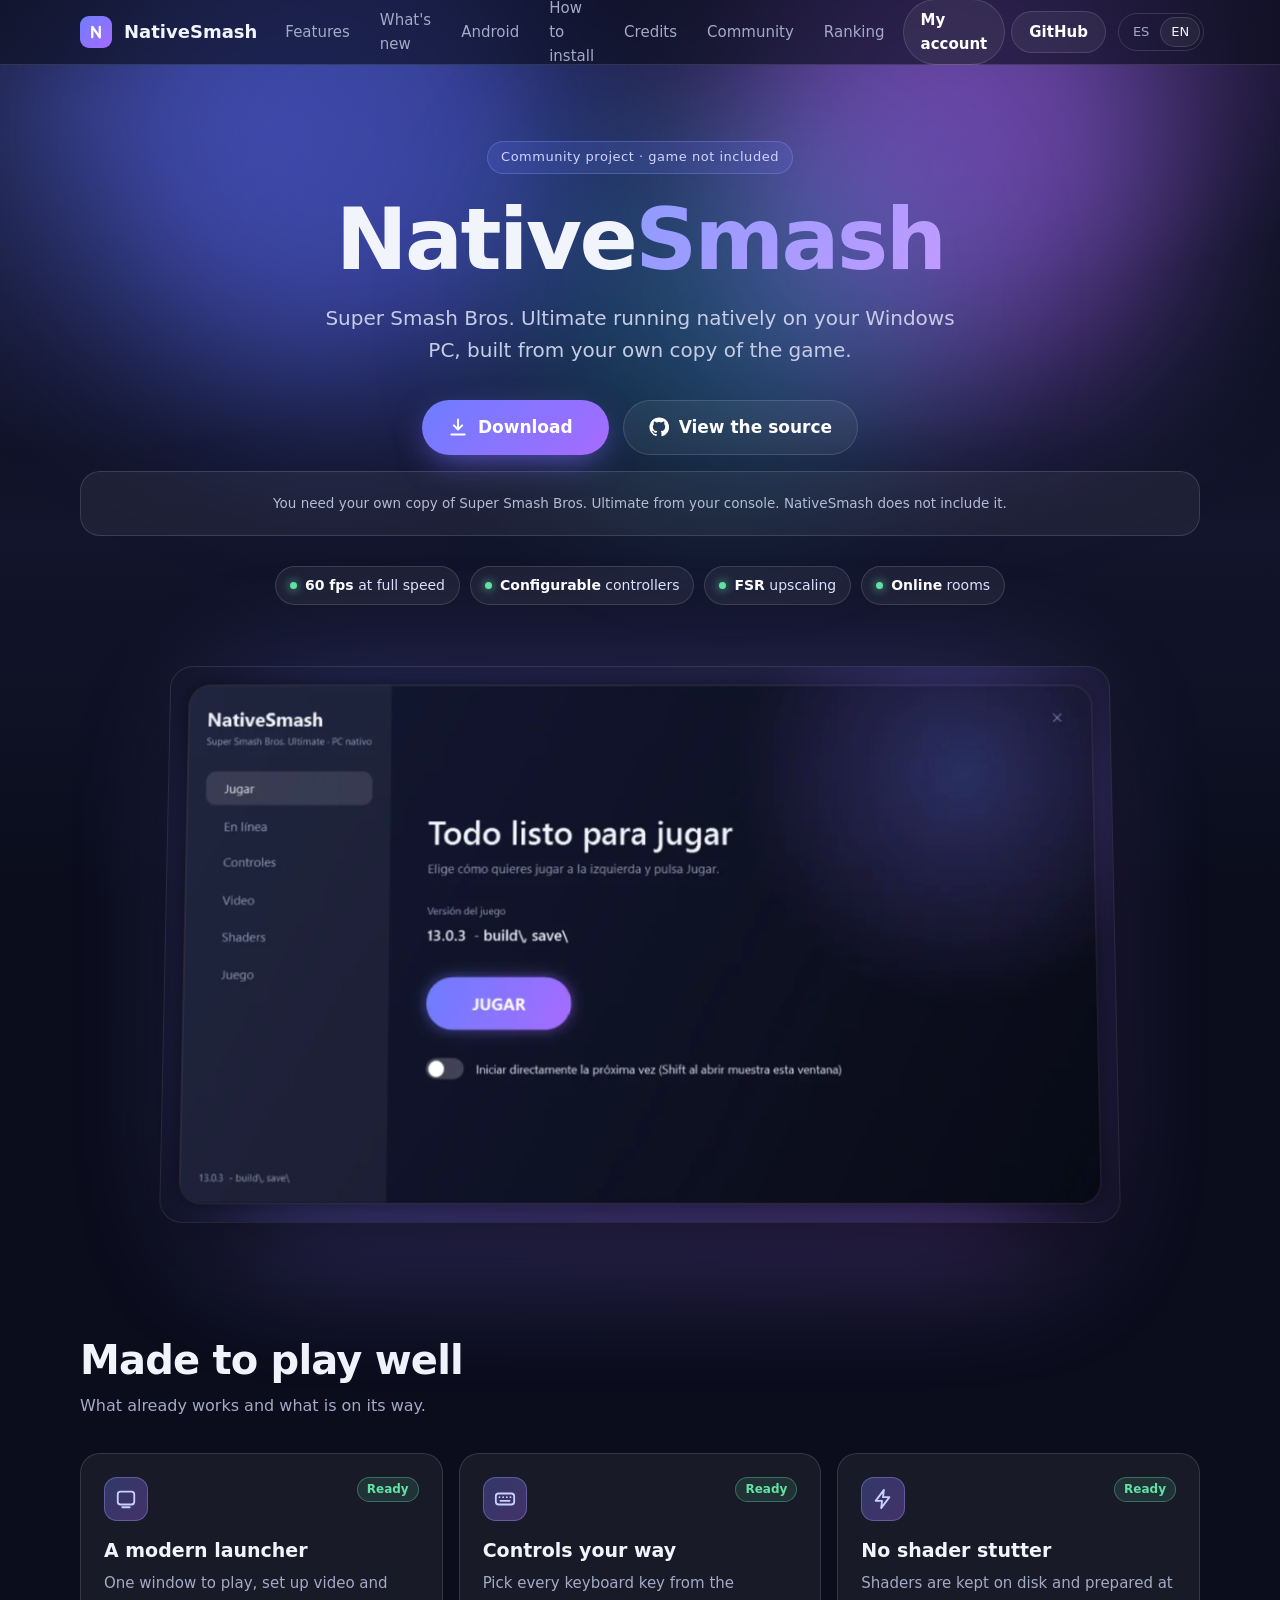
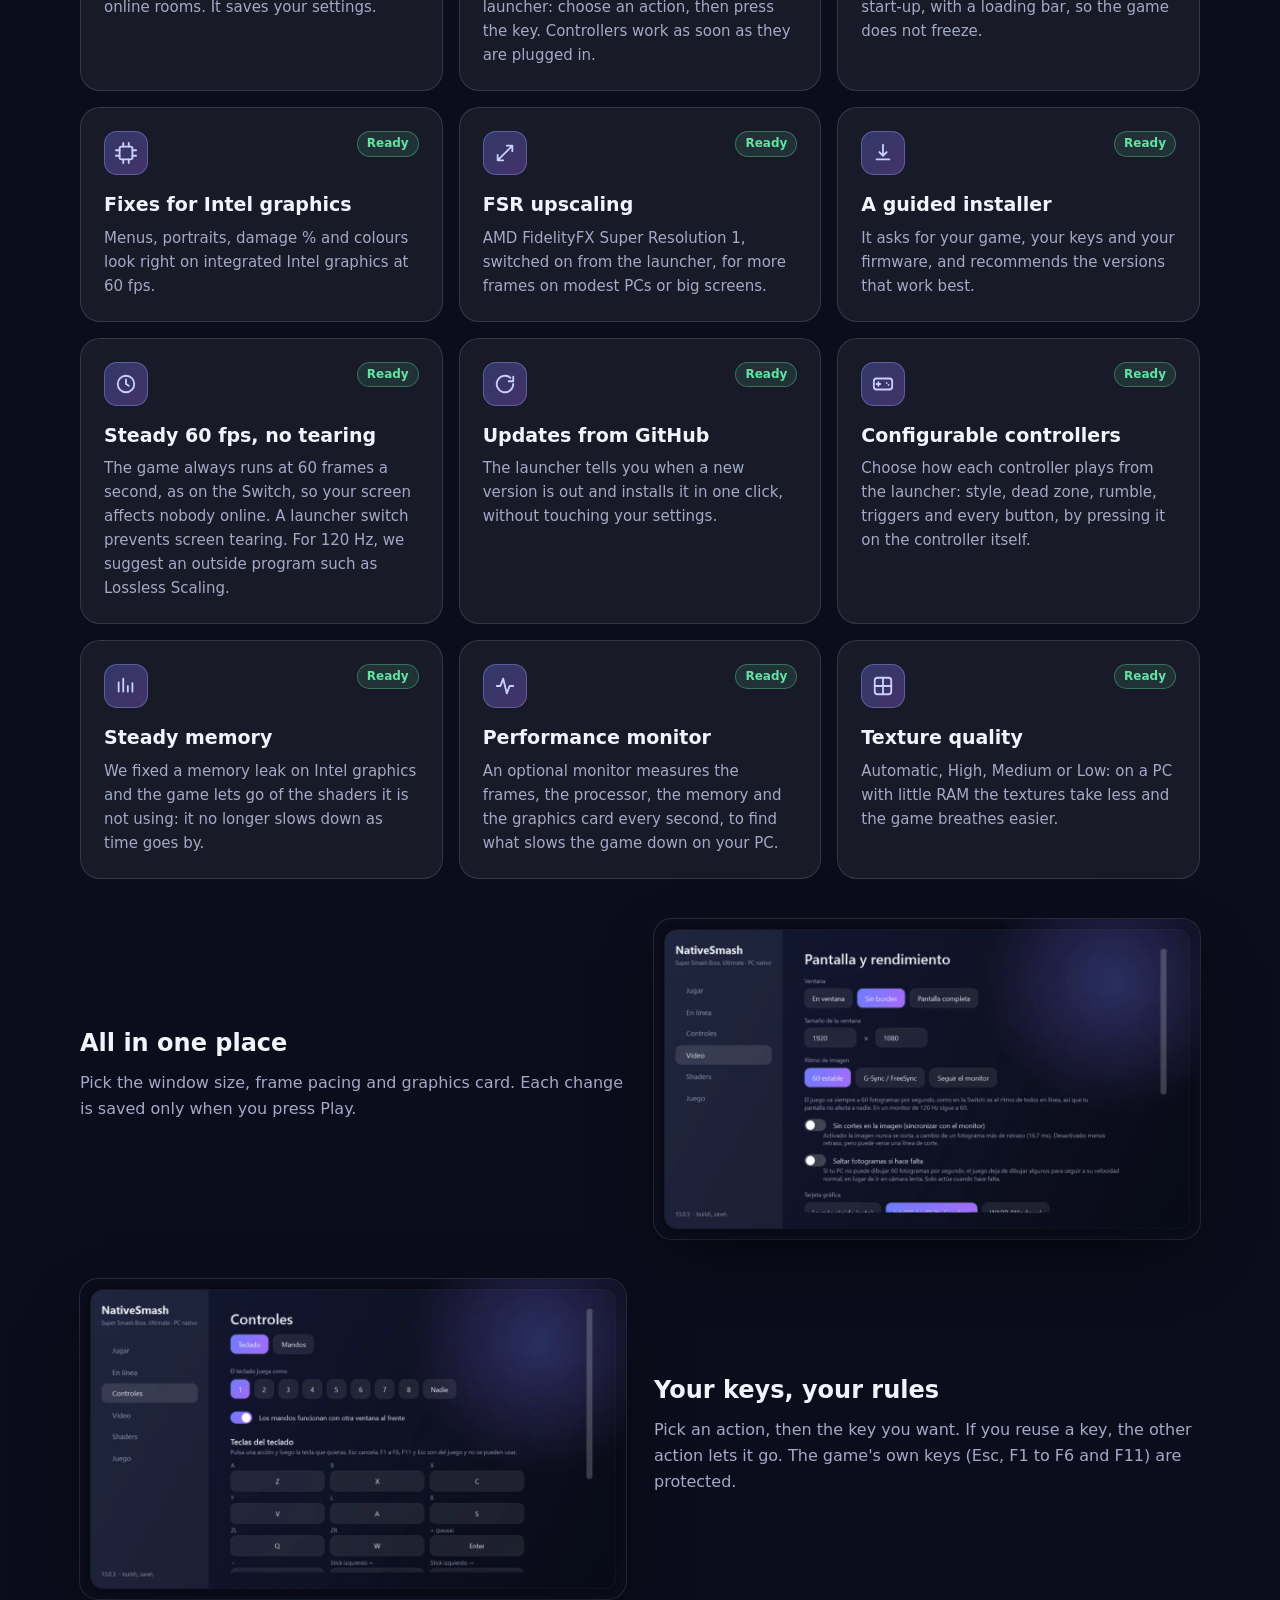
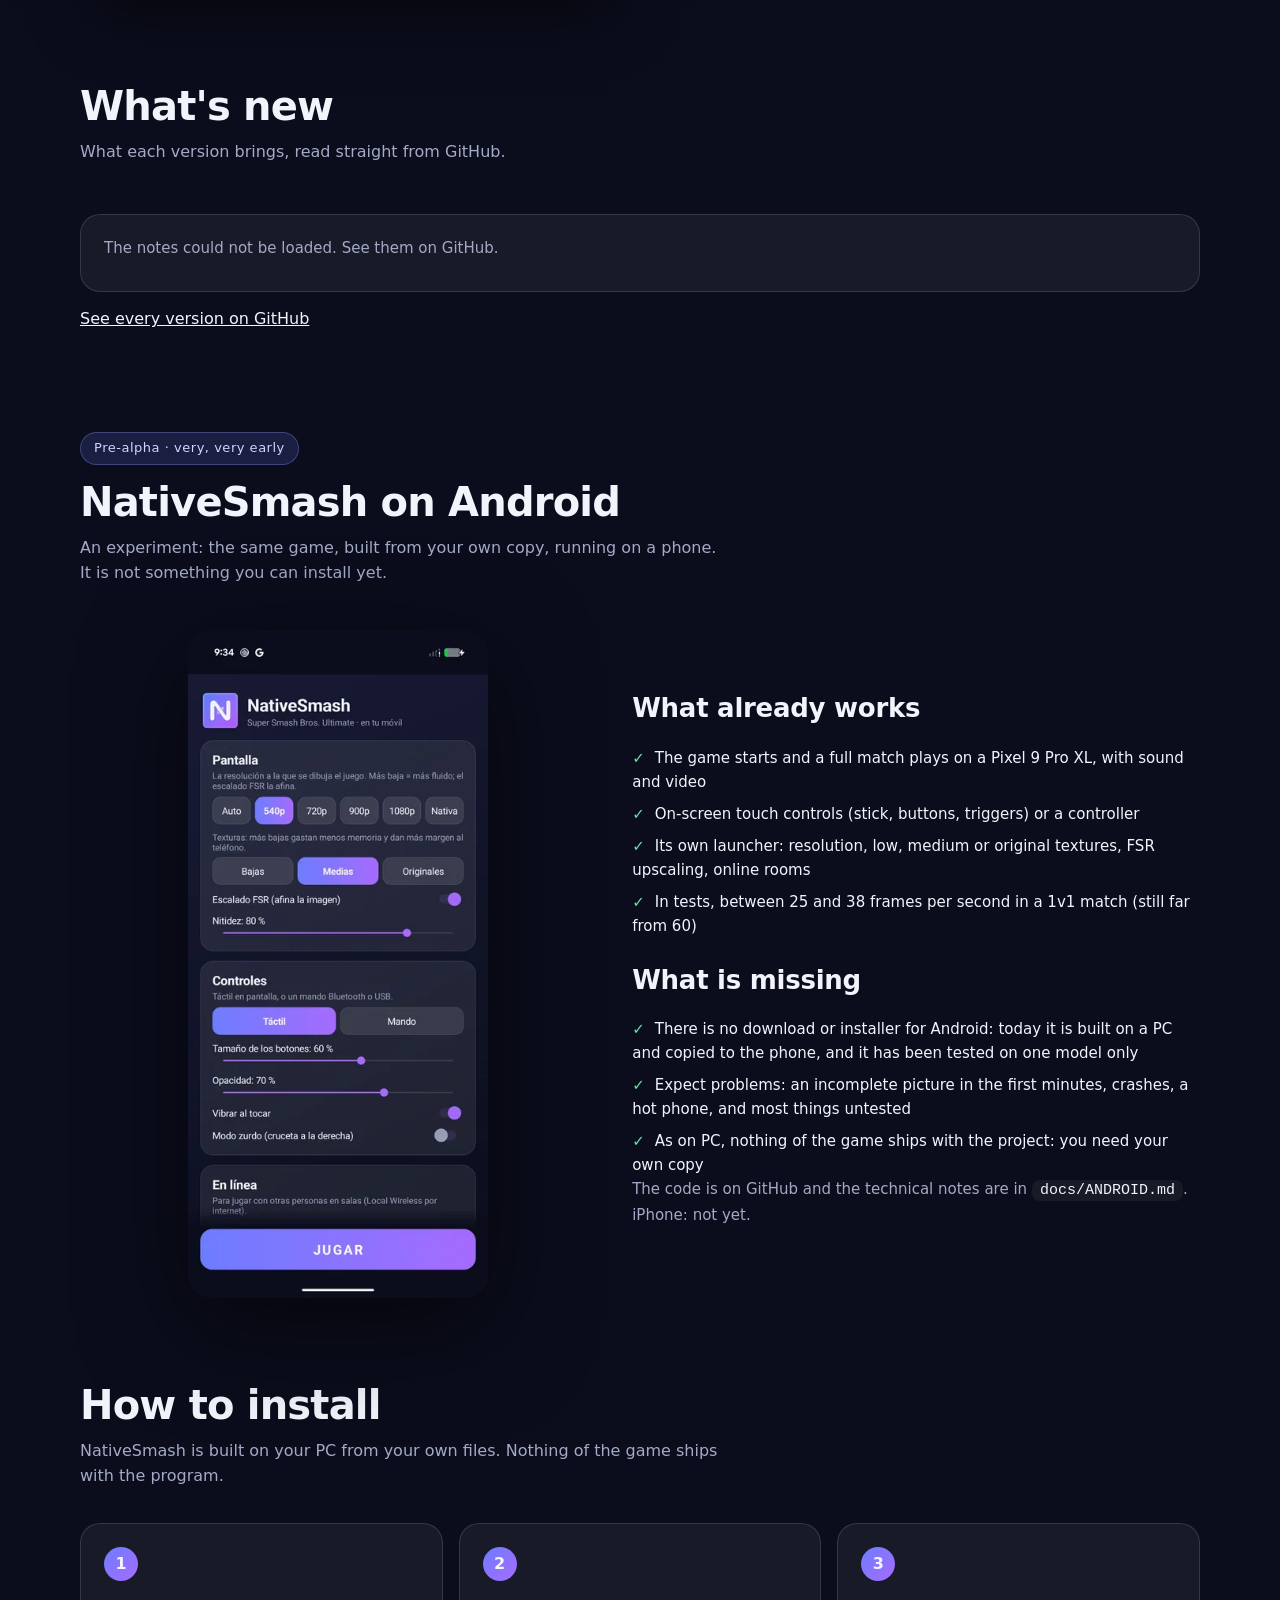
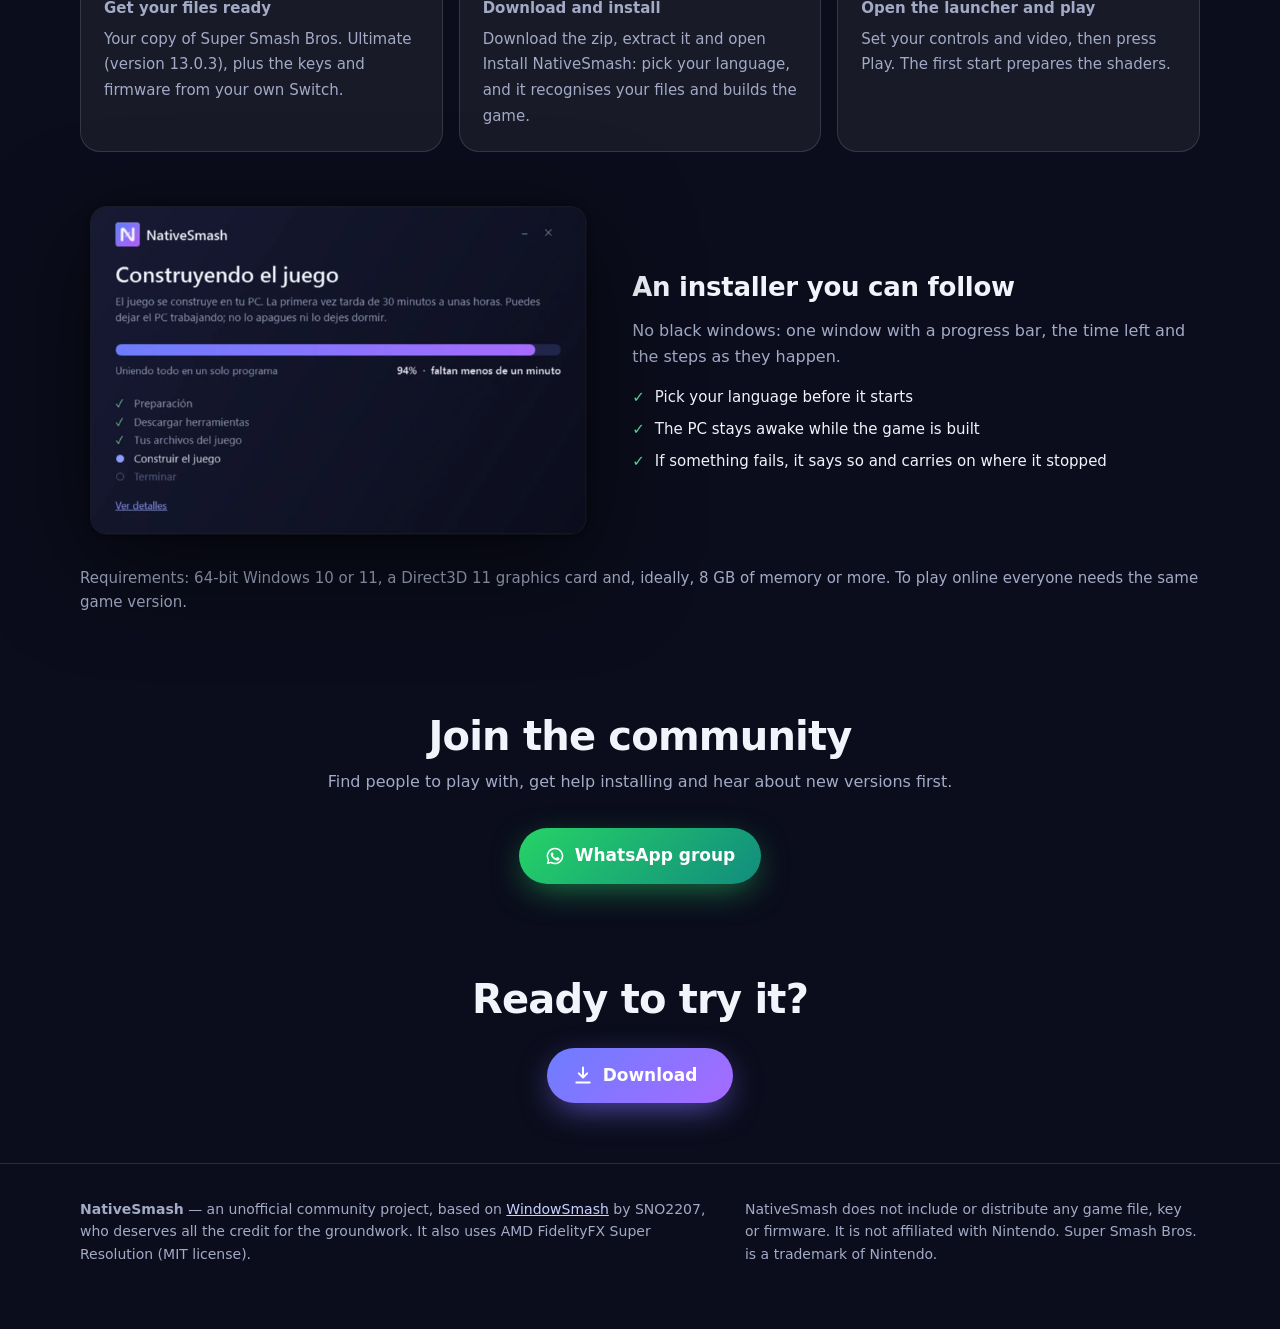
==== commit e9362a2f: "Automatic match results: the game writes each battle's stocks and falls when it ends (runtime: match" ====
--- a/site/index.html
+++ b/site/index.html
@@ -193,6 +193,7 @@
       <a class="link" href="#android"><span data-l="es">Android</span><span data-l="en">Android</span></a>
       <a class="link" href="#instalar"><span data-l="es">Cómo se instala</span><span data-l="en">How to install</span></a>
       <a class="link" href="#creditos"><span data-l="es">Créditos</span><span data-l="en">Credits</span></a>
+      <a class="link" href="#comunidad"><span data-l="es">Comunidad</span><span data-l="en">Community</span></a>
       <a class="link" href="ranking.html"><span data-l="es">Ranking</span><span data-l="en">Ranking</span></a>
       <a class="btn soft" style="padding:9px 18px;font-size:15px" href="cuenta.html"><span data-l="es">Mi cuenta</span><span data-l="en">My account</span></a>
       <a class="btn soft" style="padding:9px 18px;font-size:15px" href="https://github.com/gomeztorressandygabriel-cloud/NativeSmash" rel="noopener">GitHub</a>
@@ -214,7 +215,7 @@
       <span data-l="en">Super Smash Bros. Ultimate running natively on your Windows PC, built from your own copy of the game.</span>
     </p>
     <div class="cta">
-      <a class="btn dl" href="https://github.com/gomeztorressandygabriel-cloud/NativeSmash/releases/latest" rel="noopener">
+      <a class="btn dl" href="https://github.com/gomeztorressandygabriel-cloud/NativeSmash/releases" rel="noopener">
         <svg viewBox="0 0 24 24" fill="none" stroke="currentColor" stroke-width="2.4" stroke-linecap="round" stroke-linejoin="round" aria-hidden="true"><path d="M12 3v12m0 0 5-5m-5 5-5-5M4 21h16"/></svg>
         <span data-l="es">Descargar</span><span data-l="en">Download</span><span class="dlv"></span>
       </a>
@@ -359,10 +360,21 @@
     <p class="req"><span data-l="es">Requisitos: Windows 10 u 11 de 64 bits, una tarjeta gráfica compatible con Direct3D 11 y, mejor, 8 GB de memoria o más. Para jugar en línea todos deben tener la misma versión del juego.</span><span data-l="en">Requirements: 64-bit Windows 10 or 11, a Direct3D 11 graphics card and, ideally, 8 GB of memory or more. To play online everyone needs the same game version.</span></p>
   </div></section>
 
+
+  <section id="comunidad"><div class="wrap" style="text-align:center">
+    <h2><span data-l="es">Únete a la comunidad</span><span data-l="en">Join the community</span></h2>
+    <p class="sub" style="margin-inline:auto"><span data-l="es">Busca gente para jugar, pide ayuda con la instalación y entérate antes que nadie de las versiones nuevas.</span>
+      <span data-l="en">Find people to play with, get help installing and hear about new versions first.</span></p>
+    <div class="cta">
+      <a class="btn" style="background:linear-gradient(135deg,#25d366,#128c7e);box-shadow:0 10px 34px -8px rgba(37,211,102,.6)" href="https://chat.whatsapp.com/CuV6VkBEa8Y6yVvsEcREY2" rel="noopener" target="_blank"><svg viewBox="0 0 24 24" fill="currentColor" aria-hidden="true"><path d="M12 2a10 10 0 0 0-8.6 15.1L2 22l5-1.3A10 10 0 1 0 12 2zm0 18.2c-1.5 0-3-.4-4.3-1.2l-.3-.2-3 .8.8-2.9-.2-.3A8.2 8.2 0 1 1 12 20.2zm4.5-6.1c-.2-.1-1.5-.7-1.7-.8s-.4-.1-.6.1-.7.8-.8 1-.3.2-.5.1a6.7 6.7 0 0 1-3.3-2.9c-.3-.4.2-.4.7-1.3.1-.2 0-.3 0-.4l-.8-1.8c-.2-.5-.4-.4-.6-.4h-.5a1 1 0 0 0-.7.3 3 3 0 0 0-.9 2.2 5.2 5.2 0 0 0 1.1 2.7 11.8 11.8 0 0 0 4.5 4c1.7.7 2.3.8 3.1.7a2.7 2.7 0 0 0 1.8-1.3 2.2 2.2 0 0 0 .2-1.3c-.1-.1-.3-.2-.5-.3z"/></svg><span data-l="es">Grupo de WhatsApp</span><span data-l="en">WhatsApp group</span></a>
+      <a class="btn" data-discord hidden style="background:linear-gradient(135deg,#5865f2,#7983f5);box-shadow:0 10px 34px -8px rgba(88,101,242,.65)" href="#" rel="noopener" target="_blank"><svg viewBox="0 0 24 24" fill="currentColor" aria-hidden="true"><path d="M20.3 4.4A19.8 19.8 0 0 0 15.4 3l-.6 1.3a18.4 18.4 0 0 0-5.6 0L8.6 3a19.7 19.7 0 0 0-4.9 1.4A20.3 20.3 0 0 0 .1 18.1a19.9 19.9 0 0 0 6 3l1.3-2.1a12.9 12.9 0 0 1-2-1l.5-.4a14.2 14.2 0 0 0 12.2 0l.5.4a12.8 12.8 0 0 1-2 1l1.3 2.1a19.8 19.8 0 0 0 6-3 20.2 20.2 0 0 0-3.6-13.7zM8 15.4c-1.2 0-2.2-1.1-2.2-2.4S6.8 10.6 8 10.6s2.2 1.1 2.2 2.4-1 2.4-2.2 2.4zm8 0c-1.2 0-2.2-1.1-2.2-2.4s1-2.4 2.2-2.4 2.2 1.1 2.2 2.4-1 2.4-2.2 2.4z"/></svg><span data-l="es">Servidor de Discord</span><span data-l="en">Discord server</span></a>
+    </div>
+  </div></section>
+
   <div class="wrap final">
     <h2><span data-l="es">¿Listo para probarlo?</span><span data-l="en">Ready to try it?</span></h2>
     <div class="cta">
-      <a class="btn dl" href="https://github.com/gomeztorressandygabriel-cloud/NativeSmash/releases/latest" rel="noopener">
+      <a class="btn dl" href="https://github.com/gomeztorressandygabriel-cloud/NativeSmash/releases" rel="noopener">
         <svg viewBox="0 0 24 24" fill="none" stroke="currentColor" stroke-width="2.4" stroke-linecap="round" stroke-linejoin="round" aria-hidden="true"><path d="M12 3v12m0 0 5-5m-5 5-5-5M4 21h16"/></svg>
         <span data-l="es">Descargar</span><span data-l="en">Download</span><span class="dlv"></span>
       </a>
@@ -410,8 +422,10 @@
   /* The download buttons point at the newest release's zip; if GitHub can't be asked, they open the releases page. */
   (function () {
     var repo = 'gomeztorressandygabriel-cloud/NativeSmash';
-    fetch('https://api.github.com/repos/' + repo + '/releases/latest', { headers: { Accept: 'application/vnd.github+json' } })
+    /* (the newest release, a test one too: NativeSmash's releases are all marked as tests for now) */
+    fetch('https://api.github.com/repos/' + repo + '/releases?per_page=10', { headers: { Accept: 'application/vnd.github+json' } })
       .then(function (r) { return r.ok ? r.json() : Promise.reject(); })
+      .then(function (list) { return (list || []).filter(function (r) { return !r.draft; })[0]; })
       .then(function (rel) {
         if (!rel || !rel.tag_name) return;
         /* the installer package attached to the release (Install NativeSmash.exe and its folder), else the source zip of the tag */
@@ -472,6 +486,6 @@
   })();
 </script>
 <script src="players.js"></script>
-<script>NS.showOnline(); setInterval(NS.showOnline, 30000);</script>
+<script>NS.showOnline(); NS.showLinks(); setInterval(NS.showOnline, 30000);</script>
 </body>
 </html>
